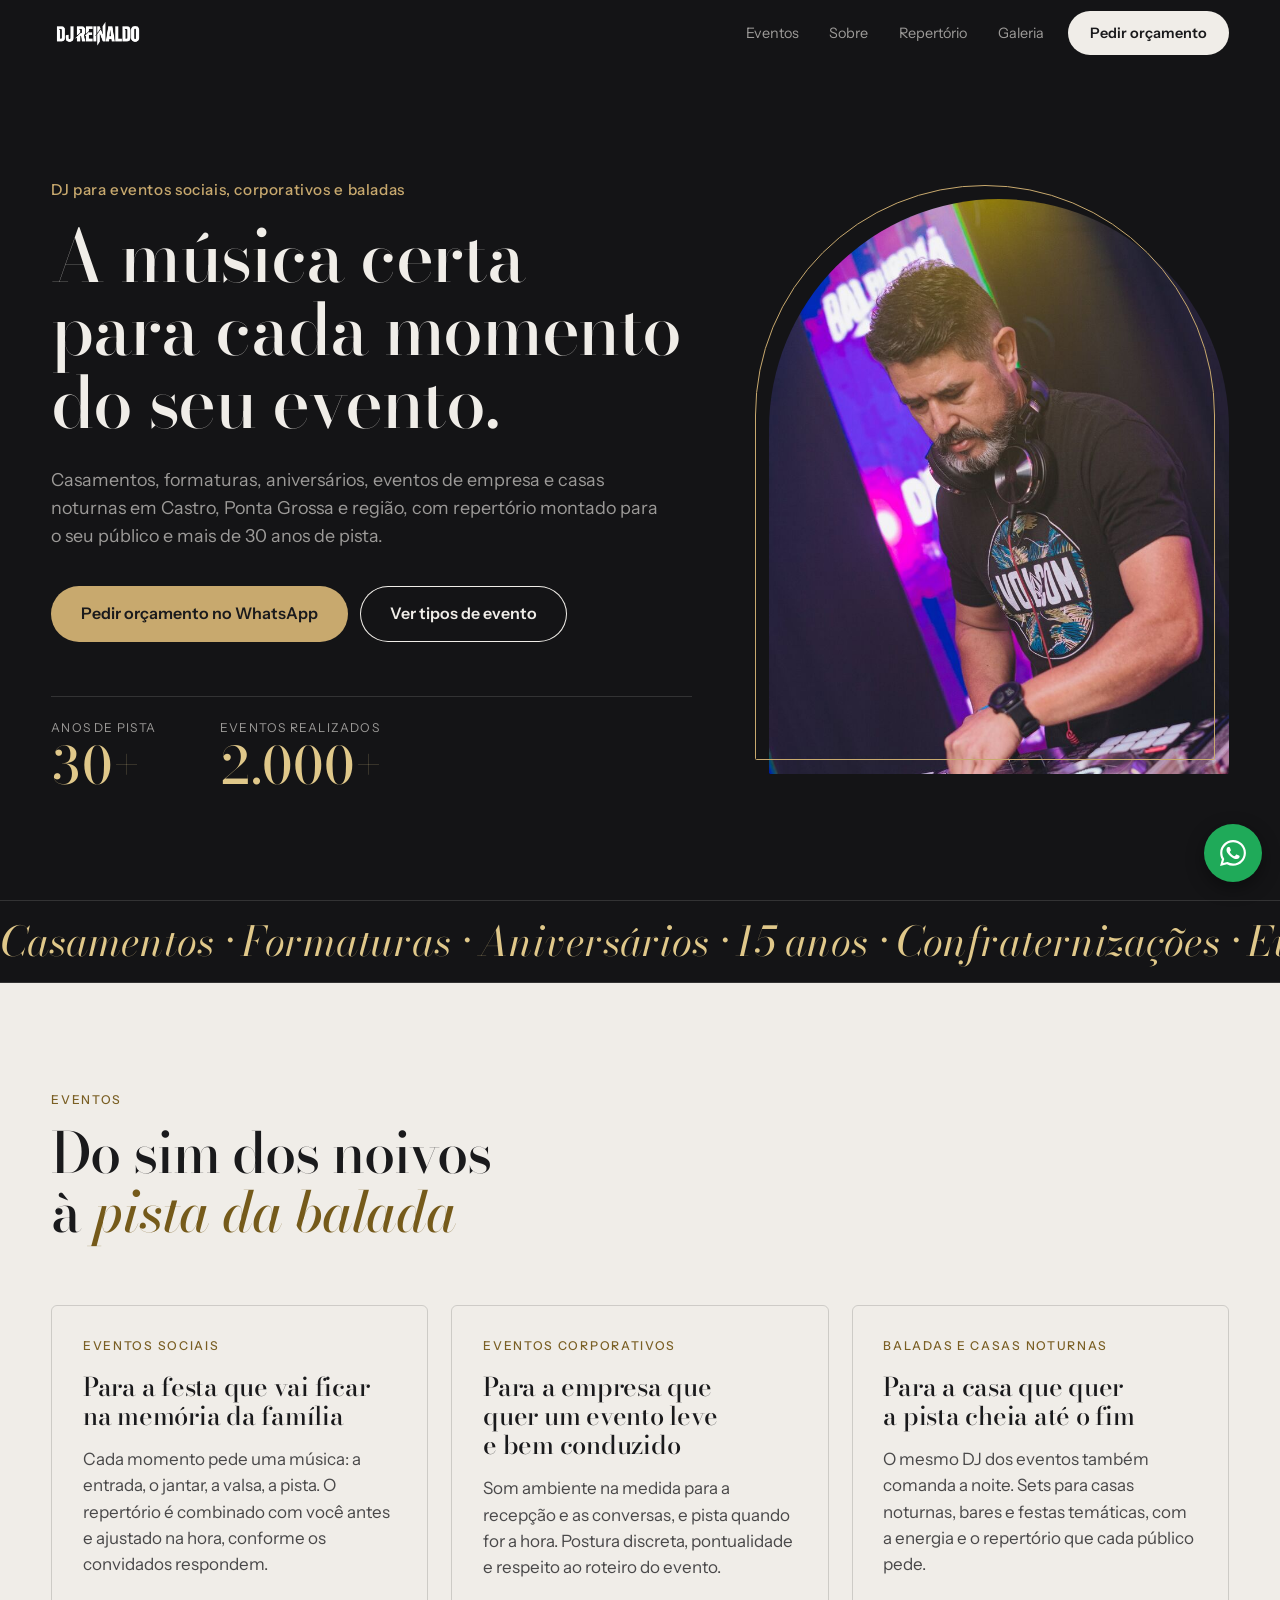
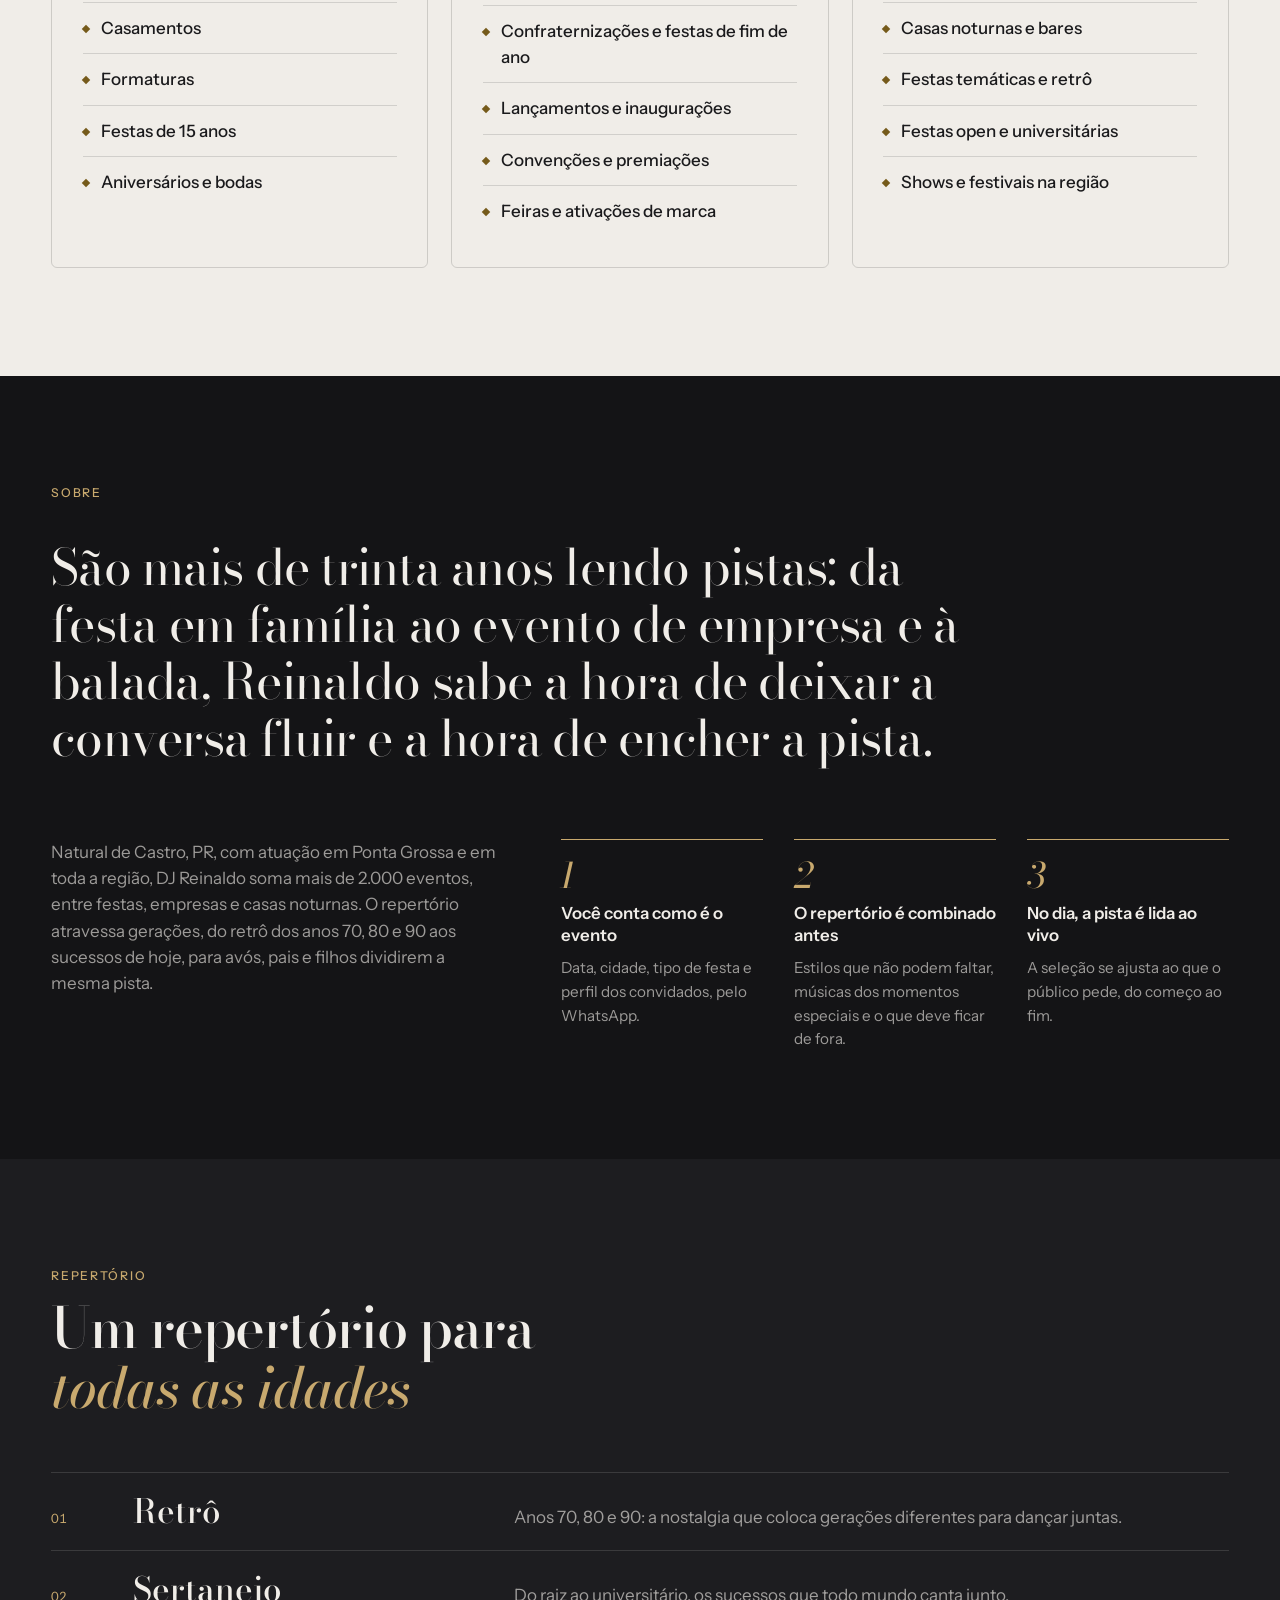
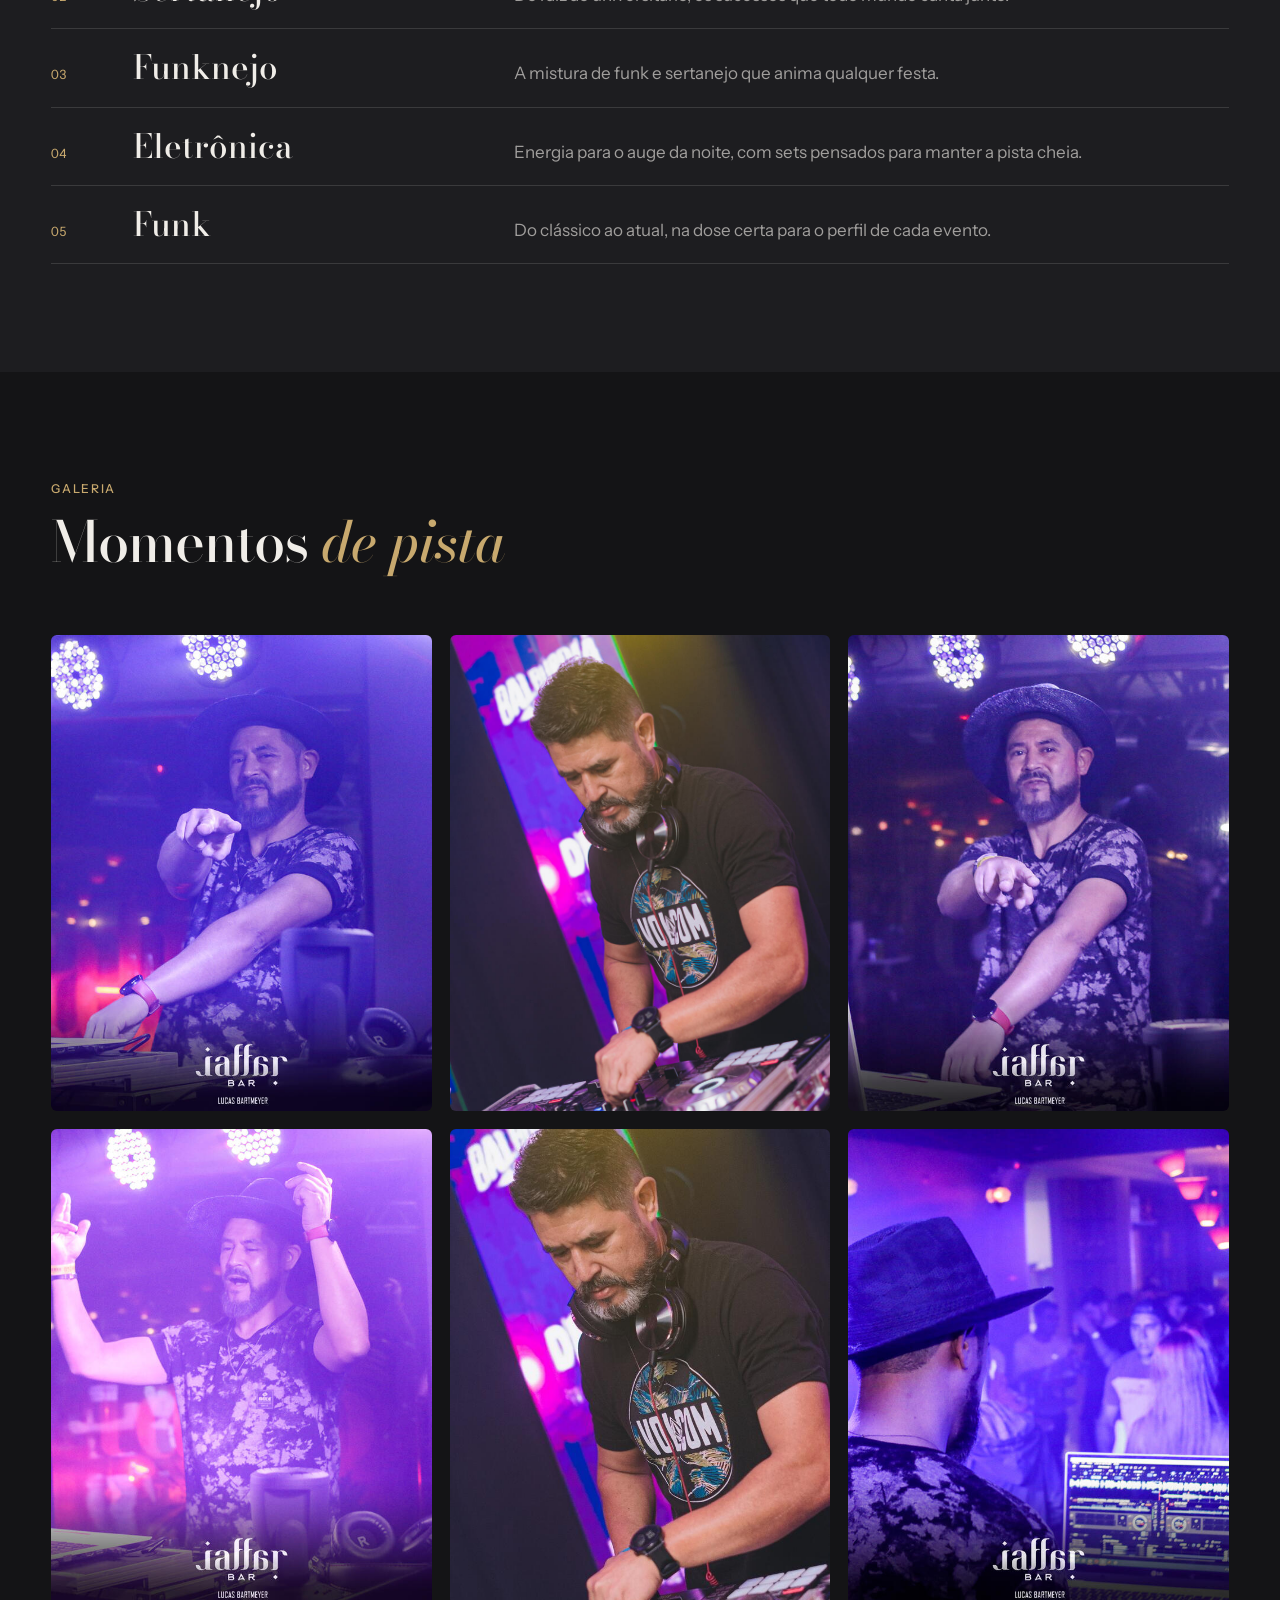
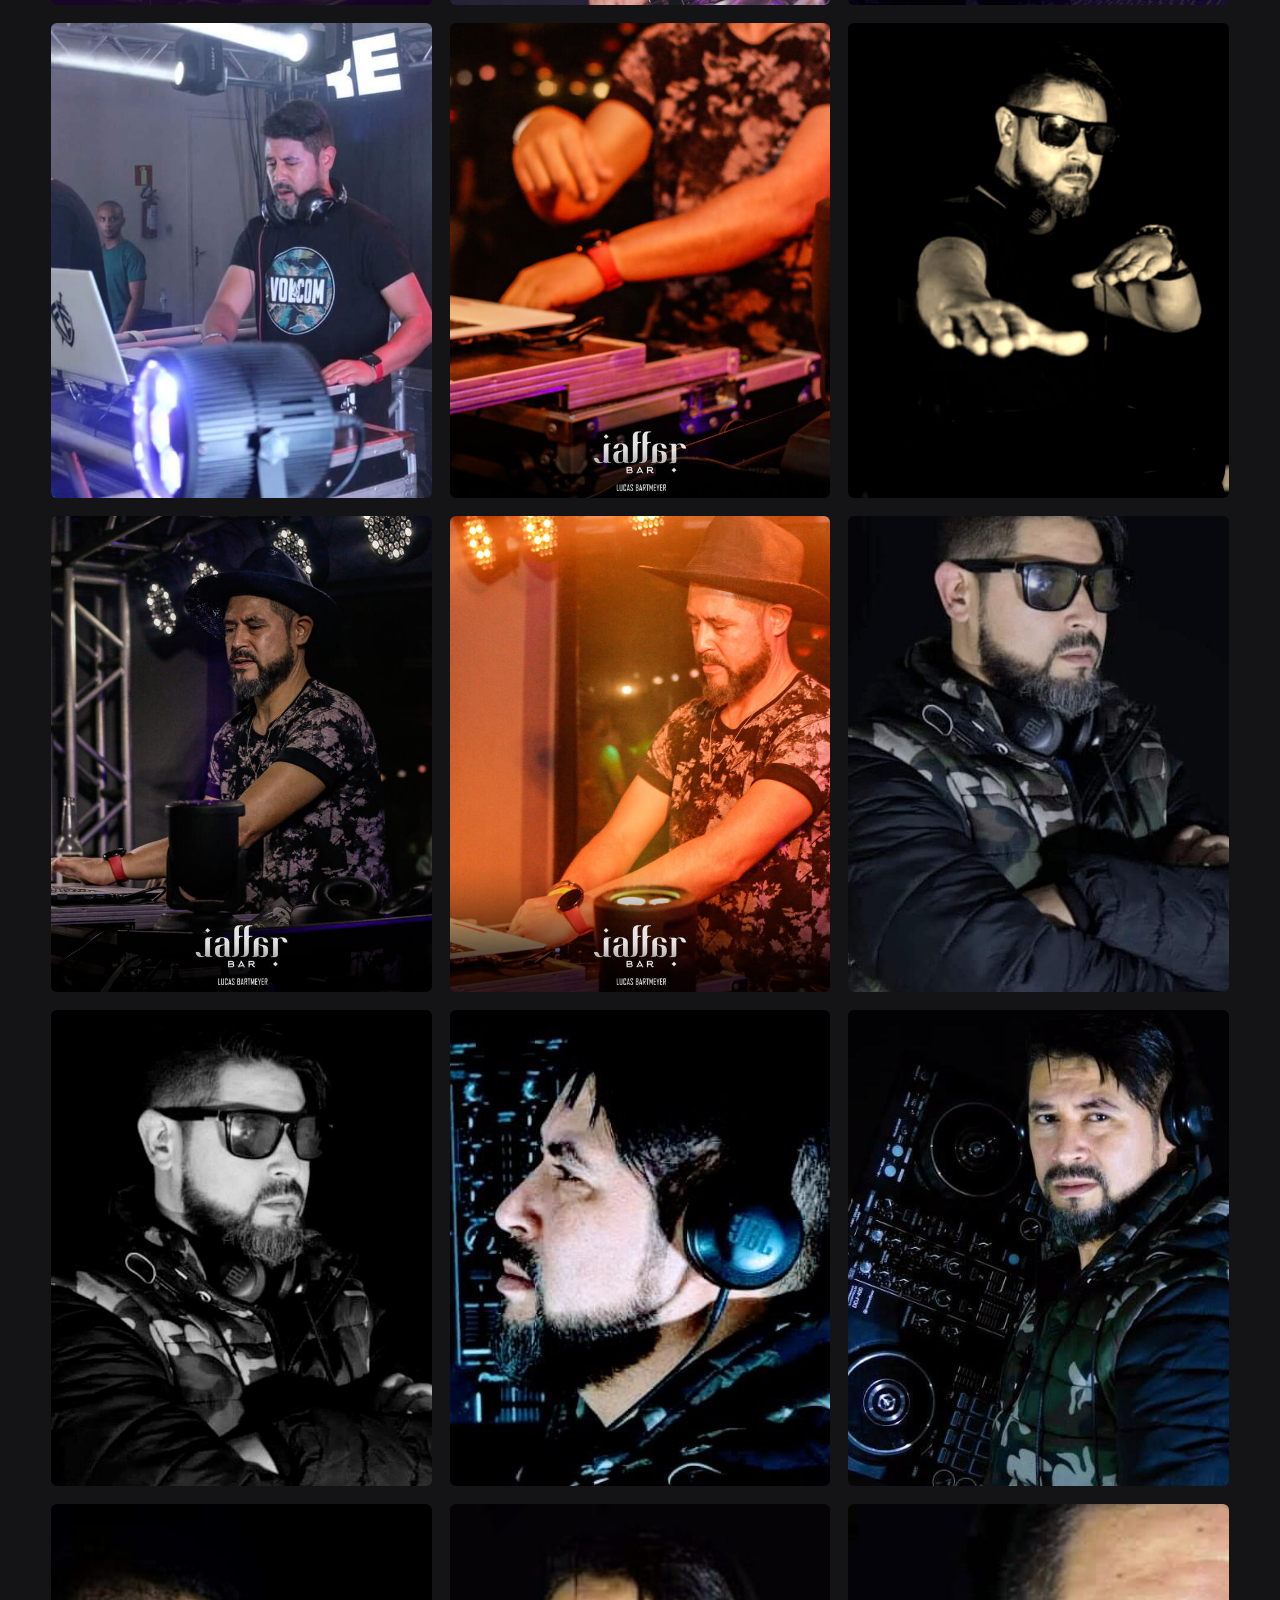
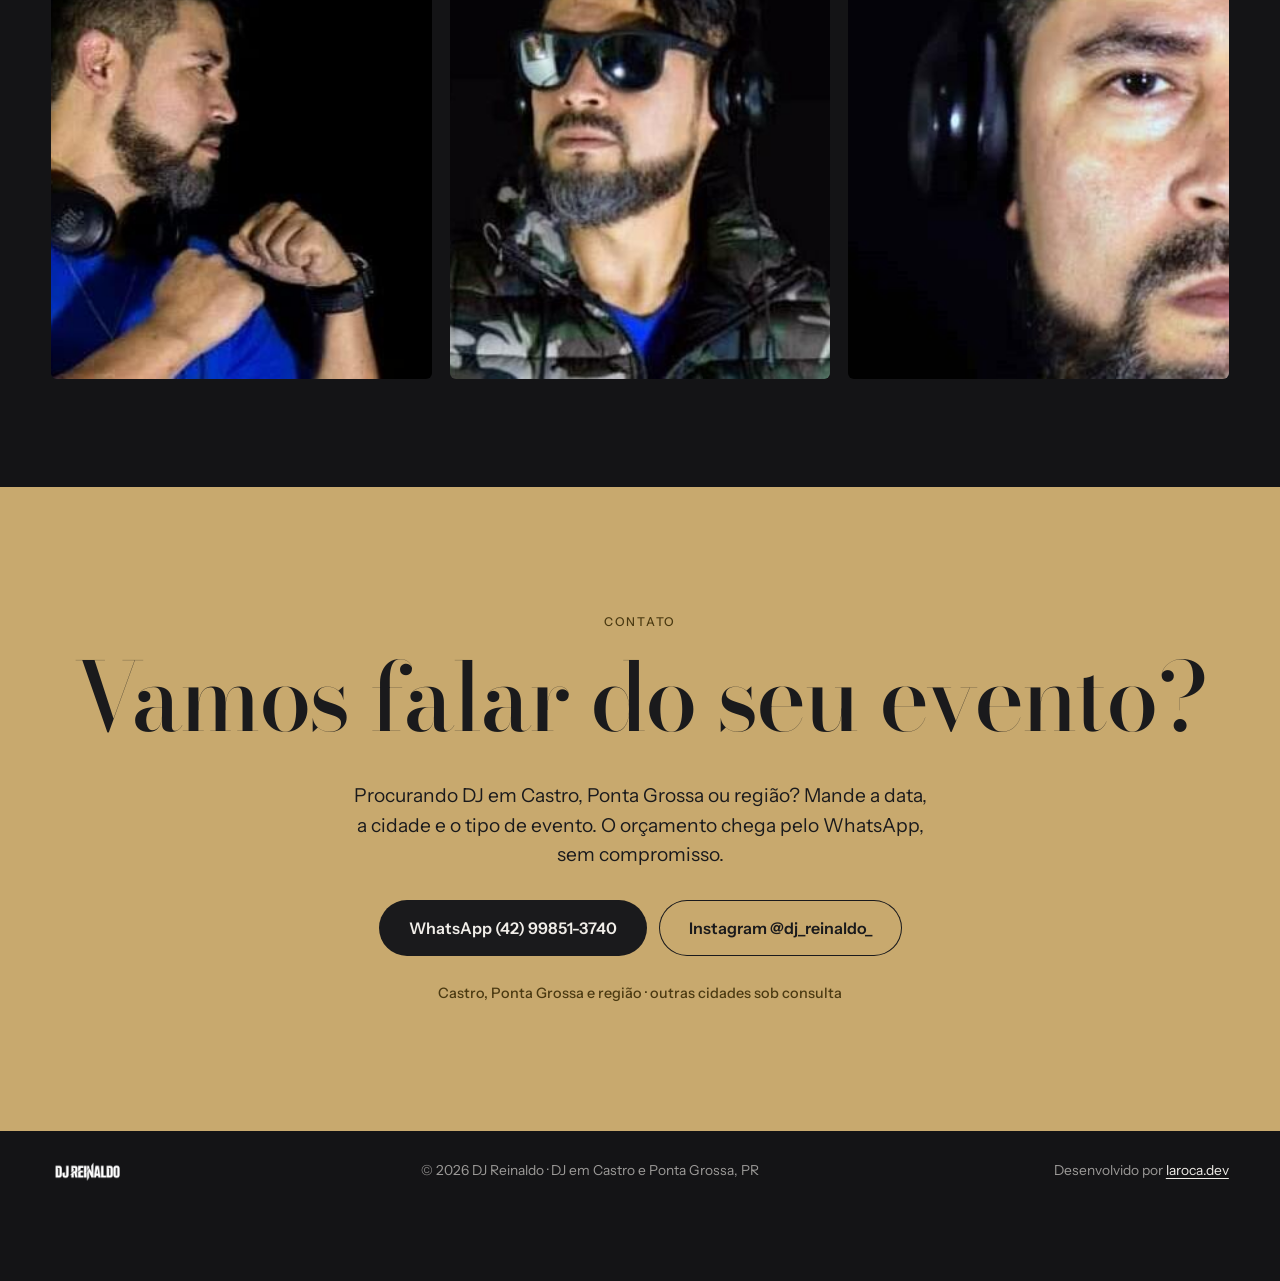
==== index.html @ cda4f971 "feat(galeria): troca fotos espalhadas por grade com visor Grade regular com entrada ao rolar e visor" ====
<!DOCTYPE html>
<html lang="pt-BR">
<head>
  <meta charset="UTF-8">
  <meta name="viewport" content="width=device-width, initial-scale=1">
  <meta name="theme-color" content="#141416">
  <meta name="description" content="DJ Reinaldo: DJ em Castro e Ponta Grossa, PR, para casamentos, formaturas, eventos corporativos e baladas. Mais de 30 anos de pista e 2.000 eventos.">
  <title>DJ Reinaldo | DJ em Castro e Ponta Grossa, PR: casamentos, empresas e baladas</title>
  <meta property="og:title" content="DJ Reinaldo | DJ para casamentos, eventos corporativos e baladas em Castro e Ponta Grossa, PR">
  <meta property="og:description" content="Mais de 30 anos de pista e 2.000 eventos. Casamentos, formaturas, aniversários, eventos corporativos e casas noturnas em Castro, Ponta Grossa e região.">
  <meta property="og:site_name" content="DJ Reinaldo">
  <meta property="og:image" content="https://djreinaldo.com.br/assets/images/og_img.png">
  <meta property="og:url" content="https://djreinaldo.com.br/">
  <meta property="og:type" content="website">
  <meta property="og:locale" content="pt_BR">
  <meta name="twitter:card" content="summary_large_image">
  <link rel="canonical" href="https://djreinaldo.com.br/">
  <link rel="icon" type="image/svg+xml" href="favicon.svg">
  <link rel="preconnect" href="https://fonts.googleapis.com">
  <link rel="preconnect" href="https://fonts.gstatic.com" crossorigin>
  <link href="https://fonts.googleapis.com/css2?family=Bodoni+Moda:ital,opsz,wght@0,6..96,400..700;1,6..96,400..600&family=Instrument+Sans:wght@400;500;600&display=swap" rel="stylesheet">
  <link rel="preload" as="image" href="assets/images/foto-hero.jpg">
  <link rel="stylesheet" href="css/style.css?v=2.1.0">
  <script>document.documentElement.classList.add('js')</script>
  <script type="application/ld+json">
{
  "@context": "https://schema.org",
  "@graph": [
    {
      "@type": "WebSite",
      "@id": "https://djreinaldo.com.br/#site",
      "url": "https://djreinaldo.com.br/",
      "name": "DJ Reinaldo",
      "inLanguage": "pt-BR"
    },
    {
      "@type": "EntertainmentBusiness",
      "@id": "https://djreinaldo.com.br/#dj",
      "name": "DJ Reinaldo",
      "description": "DJ em Castro e Ponta Grossa, PR, para casamentos, formaturas, aniversários, eventos corporativos e casas noturnas. Mais de 30 anos de pista e 2.000 eventos.",
      "url": "https://djreinaldo.com.br/",
      "image": "https://djreinaldo.com.br/assets/images/og_img.png",
      "logo": "https://djreinaldo.com.br/assets/images/logo.png",
      "telephone": "+55-42-99851-3740",
      "address": {
        "@type": "PostalAddress",
        "addressLocality": "Castro",
        "addressRegion": "PR",
        "addressCountry": "BR"
      },
      "areaServed": [
        {
          "@type": "City",
          "name": "Castro, PR"
        },
        {
          "@type": "City",
          "name": "Ponta Grossa, PR"
        },
        {
          "@type": "State",
          "name": "Paraná"
        }
      ],
      "knowsAbout": [
        "DJ para casamento",
        "DJ para formatura",
        "DJ para festa de 15 anos",
        "DJ para aniversário",
        "DJ para evento corporativo",
        "DJ para balada"
      ],
      "sameAs": [
        "https://instagram.com/dj_reinaldo_"
      ]
    }
  ]
}
  </script>
</head>
<body>
  <a class="skip" href="#conteudo">Pular para o conteúdo</a>

  <header class="top">
    <a class="top-logo" href="#conteudo" aria-label="DJ Reinaldo, início"><img src="assets/images/logo.png" alt="" width="2784" height="1052"></a>
    <nav class="top-nav" aria-label="Principal">
      <a href="#eventos">Eventos</a>
      <a href="#sobre">Sobre</a>
      <a href="#repertorio">Repertório</a>
      <a href="#galeria">Galeria</a>
    </nav>
    <a class="pill" href="#contato">Pedir orçamento</a>
  </header>

  <main id="conteudo">
    <section class="hero">
      <div class="hero-txt">
        <p class="tag">DJ para eventos sociais, corporativos e baladas</p>
        <h1 data-split="words">A música certa para cada momento do seu evento.</h1>
        <p class="hero-sub">Casamentos, formaturas, aniversários, eventos de empresa e casas noturnas em Castro, Ponta Grossa e região, com repertório montado para o seu público e mais de 30 anos de pista.</p>
        <div class="hero-acoes">
          <a class="pill pill-ouro pill-lg" href="https://wa.me/5542998513740?text=Ol%C3%A1%20DJ%20Reinaldo!%20Gostaria%20de%20um%20or%C3%A7amento.%20Data%20do%20evento%3A%20%20%7C%20Cidade%3A%20%20%7C%20Tipo%20de%20evento%3A%20" target="_blank" rel="noopener">Pedir orçamento no WhatsApp</a>
          <a class="pill pill-linha pill-lg" href="#eventos">Ver tipos de evento</a>
        </div>
        <dl class="stats">
          <div><dt>Anos de pista</dt><dd>30+</dd></div>
          <div><dt>Eventos realizados</dt><dd>2.000+</dd></div>
        </dl>
      </div>
      <figure class="hero-foto">
        <img src="assets/images/foto-hero.jpg" alt="DJ Reinaldo tocando numa mesa de som" width="800" height="1200" fetchpriority="high">
      </figure>
    </section>

    <!-- 4 cópias iguais: a animação anda exatamente 1 cópia e recomeça, sem emenda -->
    <div class="rolante" aria-hidden="true"><div><span>Casamentos · Formaturas · Aniversários · 15 anos · Confraternizações · Eventos corporativos · Baladas · </span><span>Casamentos · Formaturas · Aniversários · 15 anos · Confraternizações · Eventos corporativos · Baladas · </span><span>Casamentos · Formaturas · Aniversários · 15 anos · Confraternizações · Eventos corporativos · Baladas · </span><span>Casamentos · Formaturas · Aniversários · 15 anos · Confraternizações · Eventos corporativos · Baladas · </span></div></div>

    <section class="eventos" id="eventos">
      <div class="wrap">
        <div class="cab">
          <p class="tag">Eventos</p>
          <h2 class="titulo">Do sim dos noivos à <em>pista da balada</em></h2>
        </div>
        <div class="duplo">
          <article class="bloco" data-rev>
            <p class="tag">Eventos sociais</p>
            <h3>Para a festa que vai ficar na memória da família</h3>
            <p>Cada momento pede uma música: a entrada, o jantar, a valsa, a pista. O repertório é combinado com você antes e ajustado na hora, conforme os convidados respondem.</p>
            <ul>
              <li>Casamentos</li>
              <li>Formaturas</li>
              <li>Festas de 15 anos</li>
              <li>Aniversários e bodas</li>
            </ul>
          </article>
          <article class="bloco" data-rev>
            <p class="tag">Eventos corporativos</p>
            <h3>Para a empresa que quer um evento leve e bem conduzido</h3>
            <p>Som ambiente na medida para a recepção e as conversas, e pista quando for a hora. Postura discreta, pontualidade e respeito ao roteiro do evento.</p>
            <ul>
              <li>Confraternizações e festas de fim de ano</li>
              <li>Lançamentos e inaugurações</li>
              <li>Convenções e premiações</li>
              <li>Feiras e ativações de marca</li>
            </ul>
          </article>
          <article class="bloco" data-rev>
            <p class="tag">Baladas e casas noturnas</p>
            <h3>Para a casa que quer a pista cheia até o fim</h3>
            <p>O mesmo DJ dos eventos também comanda a noite. Sets para casas noturnas, bares e festas temáticas, com a energia e o repertório que cada público pede.</p>
            <ul>
              <li>Casas noturnas e bares</li>
              <li>Festas temáticas e retrô</li>
              <li>Festas open e universitárias</li>
              <li>Shows e festivais na região</li>
            </ul>
          </article>
        </div>
      </div>
    </section>

    <section class="sobre wrap" id="sobre">
      <p class="tag">Sobre</p>
      <p class="statement" data-split="words" data-scrub>São mais de trinta anos lendo pistas: da festa em família ao evento de empresa e à balada, Reinaldo sabe a hora de deixar a conversa fluir e a hora de encher a pista.</p>
      <div class="sobre-foot">
        <p data-rev>Natural de Castro, PR, com atuação em Ponta Grossa e em toda a região, DJ Reinaldo soma mais de 2.000 eventos, entre festas, empresas e casas noturnas. O repertório atravessa gerações, do retrô dos anos 70, 80 e 90 aos sucessos de hoje, para avós, pais e filhos dividirem a mesma pista.</p>
        <ol class="passos">
          <li data-rev><span>1</span><h3>Você conta como é o evento</h3><p>Data, cidade, tipo de festa e perfil dos convidados, pelo WhatsApp.</p></li>
          <li data-rev><span>2</span><h3>O repertório é combinado antes</h3><p>Estilos que não podem faltar, músicas dos momentos especiais e o que deve ficar de fora.</p></li>
          <li data-rev><span>3</span><h3>No dia, a pista é lida ao vivo</h3><p>A seleção se ajusta ao que o público pede, do começo ao fim.</p></li>
        </ol>
      </div>
    </section>

    <section class="repertorio" id="repertorio">
      <div class="wrap">
        <div class="cab">
          <p class="tag">Repertório</p>
          <h2 class="titulo">Um repertório para <em>todas as idades</em></h2>
        </div>
        <ol class="faixas">
          <li><span>01</span><h3>Retrô</h3><p>Anos 70, 80 e 90: a nostalgia que coloca gerações diferentes para dançar juntas.</p></li>
          <li><span>02</span><h3>Sertanejo</h3><p>Do raiz ao universitário, os sucessos que todo mundo canta junto.</p></li>
          <li><span>03</span><h3>Funknejo</h3><p>A mistura de funk e sertanejo que anima qualquer festa.</p></li>
          <li><span>04</span><h3>Eletrônica</h3><p>Energia para o auge da noite, com sets pensados para manter a pista cheia.</p></li>
          <li><span>05</span><h3>Funk</h3><p>Do clássico ao atual, na dose certa para o perfil de cada evento.</p></li>
        </ol>
      </div>
    </section>

    <section class="galeria wrap" id="galeria">
      <div class="cab">
        <p class="tag">Galeria</p>
        <h2 class="titulo">Momentos <em>de pista</em></h2>
      </div>
      <!-- Grade de fotos que aparecem ao rolar; clique abre o visor (js/main.js). data-fotos = ordem das fotos. -->
      <div class="grade" data-fotos="18,10,22,19,25,23,9,21,17,20,24,6,7,8,11,5,4,1">
        <button class="foto" type="button" data-n="18" aria-label="Ampliar foto 1 de 18"><img src="assets/images/galeria/foto-018.jpg" alt="DJ Reinaldo em evento, foto 1" width="600" height="750" loading="lazy" decoding="async"></button>
        <button class="foto" type="button" data-n="10" aria-label="Ampliar foto 2 de 18"><img src="assets/images/galeria/foto-010.jpg" alt="DJ Reinaldo em evento, foto 2" width="600" height="750" loading="lazy" decoding="async"></button>
        <button class="foto" type="button" data-n="22" aria-label="Ampliar foto 3 de 18"><img src="assets/images/galeria/foto-022.jpg" alt="DJ Reinaldo em evento, foto 3" width="600" height="750" loading="lazy" decoding="async"></button>
        <button class="foto" type="button" data-n="19" aria-label="Ampliar foto 4 de 18"><img src="assets/images/galeria/foto-019.jpg" alt="DJ Reinaldo em evento, foto 4" width="600" height="750" loading="lazy" decoding="async"></button>
        <button class="foto" type="button" data-n="25" aria-label="Ampliar foto 5 de 18"><img src="assets/images/galeria/foto-025.jpg" alt="DJ Reinaldo em evento, foto 5" width="600" height="750" loading="lazy" decoding="async"></button>
        <button class="foto" type="button" data-n="23" aria-label="Ampliar foto 6 de 18"><img src="assets/images/galeria/foto-023.jpg" alt="DJ Reinaldo em evento, foto 6" width="600" height="750" loading="lazy" decoding="async"></button>
        <button class="foto" type="button" data-n="9" aria-label="Ampliar foto 7 de 18"><img src="assets/images/galeria/foto-009.jpg" alt="DJ Reinaldo em evento, foto 7" width="600" height="750" loading="lazy" decoding="async"></button>
        <button class="foto" type="button" data-n="21" aria-label="Ampliar foto 8 de 18"><img src="assets/images/galeria/foto-021.jpg" alt="DJ Reinaldo em evento, foto 8" width="600" height="750" loading="lazy" decoding="async"></button>
        <button class="foto" type="button" data-n="17" aria-label="Ampliar foto 9 de 18"><img src="assets/images/galeria/foto-017.jpg" alt="DJ Reinaldo em evento, foto 9" width="600" height="750" loading="lazy" decoding="async"></button>
        <button class="foto" type="button" data-n="20" aria-label="Ampliar foto 10 de 18"><img src="assets/images/galeria/foto-020.jpg" alt="DJ Reinaldo em evento, foto 10" width="600" height="750" loading="lazy" decoding="async"></button>
        <button class="foto" type="button" data-n="24" aria-label="Ampliar foto 11 de 18"><img src="assets/images/galeria/foto-024.jpg" alt="DJ Reinaldo em evento, foto 11" width="600" height="750" loading="lazy" decoding="async"></button>
        <button class="foto" type="button" data-n="6" aria-label="Ampliar foto 12 de 18"><img src="assets/images/galeria/foto-006.jpg" alt="DJ Reinaldo em evento, foto 12" width="600" height="750" loading="lazy" decoding="async"></button>
        <button class="foto" type="button" data-n="7" aria-label="Ampliar foto 13 de 18"><img src="assets/images/galeria/foto-007.jpg" alt="DJ Reinaldo em evento, foto 13" width="600" height="750" loading="lazy" decoding="async"></button>
        <button class="foto" type="button" data-n="8" aria-label="Ampliar foto 14 de 18"><img src="assets/images/galeria/foto-008.jpg" alt="DJ Reinaldo em evento, foto 14" width="600" height="750" loading="lazy" decoding="async"></button>
        <button class="foto" type="button" data-n="11" aria-label="Ampliar foto 15 de 18"><img src="assets/images/galeria/foto-011.jpg" alt="DJ Reinaldo em evento, foto 15" width="600" height="750" loading="lazy" decoding="async"></button>
        <button class="foto" type="button" data-n="5" aria-label="Ampliar foto 16 de 18"><img src="assets/images/galeria/foto-005.jpg" alt="DJ Reinaldo em evento, foto 16" width="600" height="750" loading="lazy" decoding="async"></button>
        <button class="foto" type="button" data-n="4" aria-label="Ampliar foto 17 de 18"><img src="assets/images/galeria/foto-004.jpg" alt="DJ Reinaldo em evento, foto 17" width="600" height="750" loading="lazy" decoding="async"></button>
        <button class="foto" type="button" data-n="1" aria-label="Ampliar foto 18 de 18"><img src="assets/images/galeria/foto-001.jpg" alt="DJ Reinaldo em evento, foto 18" width="600" height="750" loading="lazy" decoding="async"></button>
      </div>
    </section>

    <section class="contato" id="contato">
      <div class="wrap">
        <p class="tag">Contato</p>
        <h2 class="mega" data-split="words">Vamos falar do seu evento?</h2>
        <p class="contato-txt" data-rev>Procurando DJ em Castro, Ponta Grossa ou região? Mande a data, a cidade e o tipo de evento. O orçamento chega pelo WhatsApp, sem compromisso.</p>
        <div class="contato-acoes" data-rev>
          <a class="pill pill-ouro pill-lg" href="https://wa.me/5542998513740?text=Ol%C3%A1%20DJ%20Reinaldo!%20Gostaria%20de%20um%20or%C3%A7amento.%20Data%20do%20evento%3A%20%20%7C%20Cidade%3A%20%20%7C%20Tipo%20de%20evento%3A%20" target="_blank" rel="noopener">WhatsApp (42) 99851-3740</a>
          <a class="pill pill-linha pill-lg" href="https://instagram.com/dj_reinaldo_" target="_blank" rel="noopener">Instagram @dj_reinaldo_</a>
        </div>
        <p class="contato-area" data-rev>Castro, Ponta Grossa e região · outras cidades sob consulta</p>
      </div>
    </section>
  </main>

  <footer class="rodape wrap">
    <img src="assets/images/logo.png" alt="DJ Reinaldo" width="2784" height="1052" loading="lazy">
    <p>© <span id="ano">2026</span> DJ Reinaldo · DJ em Castro e Ponta Grossa, PR</p>
    <p>Desenvolvido por <a href="https://laroca.dev" target="_blank" rel="noopener">laroca.dev</a></p>
  </footer>

  <a class="zap" href="https://wa.me/5542998513740?text=Ol%C3%A1%20DJ%20Reinaldo!%20Gostaria%20de%20um%20or%C3%A7amento." target="_blank" rel="noopener" aria-label="Falar com o DJ Reinaldo no WhatsApp">
    <svg viewBox="0 0 24 24" width="26" height="26" aria-hidden="true"><path fill="currentColor" d="M17.47 14.38c-.3-.15-1.76-.87-2.03-.97-.27-.1-.47-.15-.67.15-.2.3-.77.97-.94 1.16-.17.2-.35.22-.64.08-.3-.15-1.26-.46-2.4-1.48-.88-.79-1.48-1.76-1.65-2.06-.17-.3-.02-.46.13-.6.13-.14.3-.35.45-.52.15-.18.2-.3.3-.5.1-.2.05-.37-.03-.52-.07-.15-.67-1.61-.91-2.2-.24-.58-.49-.5-.67-.51l-.57-.01c-.2 0-.52.07-.8.37-.27.3-1.04 1.02-1.04 2.48s1.07 2.88 1.21 3.07c.15.2 2.1 3.2 5.08 4.49.71.3 1.26.49 1.7.63.71.22 1.36.19 1.87.12.57-.09 1.76-.72 2-1.42.25-.7.25-1.29.18-1.42-.08-.12-.27-.2-.57-.35M12.05 21.79h-.01a9.87 9.87 0 0 1-5.03-1.38l-.36-.21-3.74.98 1-3.65-.24-.37a9.86 9.86 0 0 1-1.51-5.26c0-5.45 4.44-9.88 9.89-9.88 2.64 0 5.12 1.03 6.99 2.9a9.82 9.82 0 0 1 2.89 6.99c0 5.45-4.44 9.88-9.88 9.88M20.46 3.49A11.82 11.82 0 0 0 12.05 0C5.5 0 .16 5.34.16 11.89c0 2.1.55 4.14 1.59 5.95L.06 24l6.3-1.65a11.88 11.88 0 0 0 5.68 1.45h.01c6.55 0 11.89-5.34 11.89-11.89 0-3.18-1.24-6.17-3.48-8.42"/></svg>
  </a>

  <dialog class="visor" aria-label="Foto ampliada">
    <img src="assets/images/galeria/foto-018.jpg" alt="" decoding="async">
    <p class="visor-n" aria-live="polite"></p>
    <button class="visor-x" type="button" aria-label="Fechar">×</button>
    <button class="visor-ant" type="button" aria-label="Foto anterior">‹</button>
    <button class="visor-prox" type="button" aria-label="Próxima foto">›</button>
  </dialog>

  <script src="js/main.js?v=2.2.0" defer></script>
</body>
</html>
---- css/style.css ----
/* DJ Reinaldo v2 — grafite e dourado (identidade do cliente), voltado a quem contrata para eventos sociais e corporativos */
:root {
  --grafite: #141416;
  --grafite2: #1d1d20;
  --papel: #f0ede8;
  --tinta: #1a1a1c;
  --ouro: #c8a96e;
  --ouro-claro: #e0c88a;
  --suave: rgba(240, 237, 232, .62);
  --linha: rgba(240, 237, 232, .14);
  --serif: 'Bodoni Moda', 'Didot', 'Times New Roman', serif;
  --sans: 'Instrument Sans', system-ui, sans-serif;
  --gutter: clamp(18px, 4vw, 64px);
  --ease: cubic-bezier(.22, 1, .36, 1);
}

*, *::before, *::after { box-sizing: border-box; margin: 0; padding: 0; }
html { scroll-behavior: smooth; scroll-padding-top: 76px; -webkit-text-size-adjust: 100%; }
body { background: var(--grafite); color: var(--papel); font: 400 1.0625rem/1.55 var(--sans); -webkit-font-smoothing: antialiased; }
img { display: block; max-width: 100%; }
a { color: inherit; text-decoration: none; }
ul, ol { list-style: none; }
button { font: inherit; color: inherit; background: none; border: 0; cursor: pointer; }
:focus-visible { outline: 2px solid var(--ouro-claro); outline-offset: 3px; }
::selection { background: var(--ouro); color: var(--tinta); }

.wrap { padding-inline: var(--gutter); max-width: 1440px; margin-inline: auto; }
.skip { position: fixed; left: 12px; top: -60px; z-index: 100; background: var(--papel); color: var(--tinta); padding: 10px 16px; border-radius: 99px; }
.skip:focus { top: 12px; }
.tag { font-size: .76rem; font-weight: 500; letter-spacing: .14em; text-transform: uppercase; color: var(--ouro); }

.pill {
  display: inline-flex; align-items: center; justify-content: center; min-height: 44px; padding: 0 22px; border-radius: 99px;
  background: var(--papel); color: var(--tinta); font-size: .9rem; font-weight: 600; white-space: nowrap;
  transition: background .25s, color .25s, transform .25s var(--ease);
}
.pill:hover { background: var(--ouro-claro); }
.pill:active { transform: scale(.97); }
.pill-ouro { background: var(--ouro); }
.pill-linha { background: none; color: inherit; box-shadow: inset 0 0 0 1px currentColor; }
.pill-linha:hover { background: var(--papel); color: var(--tinta); }
.pill-lg { min-height: 56px; padding: 0 30px; font-size: 1rem; }

/* ---------- Topo ---------- */
.top { position: fixed; inset: 0 0 auto; z-index: 40; display: flex; align-items: center; gap: 24px; padding: 10px var(--gutter); transition: background .35s; }
.rolou .top { background: rgba(20, 20, 22, .92); border-bottom: 1px solid var(--linha); }
.top-logo img { height: 36px; width: auto; }
.top-nav { display: flex; gap: clamp(16px, 2.4vw, 36px); margin-left: auto; font-size: .9rem; }
.top-nav a { padding: 12px 0; position: relative; color: var(--suave); transition: color .2s; }
.top-nav a::after { content: ''; position: absolute; left: 0; right: 0; bottom: 8px; height: 1px; background: var(--ouro); transform: scaleX(0); transform-origin: left; transition: transform .35s var(--ease); }
.top-nav a:hover { color: var(--papel); }
.top-nav a:hover::after { transform: scaleX(1); }

/* ---------- Hero ---------- */
.hero { min-height: 100svh; display: grid; grid-template-columns: minmax(0, 1.15fr) minmax(0, .85fr); align-items: center; gap: clamp(24px, 5vw, 80px); padding: clamp(96px, 14vh, 140px) var(--gutter) clamp(32px, 6vh, 64px); max-width: 1440px; margin-inline: auto; }
.hero .tag { font-size: .95rem; letter-spacing: .04em; text-transform: none; }
.hero h1 { margin-top: 18px; font: 500 clamp(2.5rem, 5.6vw, 5.4rem)/1.02 var(--serif); letter-spacing: -.02em; text-wrap: balance; }
.hero-sub { margin-top: clamp(18px, 3vh, 30px); max-width: 34em; font-size: clamp(1.05rem, 1.4vw, 1.25rem); color: var(--suave); }
.hero-acoes { margin-top: clamp(24px, 4vh, 40px); display: flex; flex-wrap: wrap; gap: 12px; }
.stats { margin-top: clamp(32px, 6vh, 64px); display: flex; gap: clamp(28px, 5vw, 72px); padding-top: 22px; border-top: 1px solid var(--linha); }
.stats dt { font-size: .76rem; letter-spacing: .1em; text-transform: uppercase; color: var(--suave); }
.stats dd { font: 500 clamp(2.2rem, 4vw, 3.6rem)/1.1 var(--serif); color: var(--ouro-claro); font-variant-numeric: tabular-nums; }
/* retrato em arco, com um fio dourado deslocado */
.hero-foto { position: relative; justify-self: end; width: min(100%, 460px); }
.hero-foto img { width: 100%; height: auto; aspect-ratio: 4 / 5; object-fit: cover; object-position: 40% 20%; border-radius: 999px 999px 6px 6px; }
.hero-foto::before { content: ''; position: absolute; inset: -14px 14px 14px -14px; border: 1px solid var(--ouro); border-radius: 999px 999px 6px 6px; pointer-events: none; }

/* ---------- Faixa de tipos de evento ---------- */
.rolante { overflow: hidden; padding-block: 16px; border-block: 1px solid var(--linha); }
.rolante div { display: flex; width: max-content; animation: rola 34s linear infinite; will-change: transform; }
.rolante span { flex: none; white-space: pre; font: italic 400 clamp(1.5rem, 3.2vw, 2.8rem)/1.2 var(--serif); color: var(--ouro-claro); }
@keyframes rola { to { transform: translateX(-25%); } }

/* ---------- Cabeçalho de seção ---------- */
.cab { display: grid; gap: 14px; }
.titulo { font: 500 clamp(2rem, 4.4vw, 4rem)/1.05 var(--serif); letter-spacing: -.02em; text-wrap: balance; max-width: 15em; }
.titulo em { font-style: italic; color: var(--ouro); }

/* ---------- Eventos (seção clara) ---------- */
.eventos { background: var(--papel); color: var(--tinta); padding-block: clamp(64px, 12vh, 130px); }
.eventos .tag { color: #7a5f24; }
.eventos .titulo em { color: #755a1a; }
.duplo { margin-top: clamp(36px, 7vh, 72px); display: grid; grid-template-columns: repeat(3, 1fr); gap: clamp(14px, 1.8vw, 28px); }
.bloco { display: grid; align-content: start; gap: 16px; padding: clamp(22px, 2.4vw, 38px); border: 1px solid rgba(26, 26, 28, .16); border-radius: 6px; transition: border-color .3s, background .3s; }
.bloco:hover { border-color: #755a1a; background: #f7f4ee; }
.bloco h3 { font: 500 clamp(1.45rem, 2vw, 1.9rem)/1.14 var(--serif); letter-spacing: -.01em; text-wrap: balance; }
.bloco > p:not(.tag) { color: rgba(26, 26, 28, .78); max-width: 34em; }
.bloco ul { margin-top: 8px; }
.bloco li { display: flex; align-items: baseline; gap: 12px; padding: 12px 0; border-top: 1px solid rgba(26, 26, 28, .14); font-weight: 500; }
.bloco li::before { content: ''; flex: none; width: 6px; height: 6px; rotate: 45deg; background: #755a1a; translate: 0 -2px; }

/* ---------- Sobre ---------- */
.sobre { padding-block: clamp(64px, 12vh, 130px); }
.statement { margin-top: clamp(20px, 4vh, 40px); max-width: 24em; font: 400 clamp(1.7rem, 3.9vw, 3.6rem)/1.14 var(--serif); letter-spacing: -.015em; text-wrap: balance; }
.sobre-foot { margin-top: clamp(40px, 8vh, 96px); display: grid; grid-template-columns: minmax(0, 1fr) minmax(0, 1.5fr); gap: clamp(28px, 5vw, 80px); align-items: start; }
.sobre-foot > p { color: var(--suave); max-width: 30em; }
.passos { display: grid; grid-template-columns: repeat(3, 1fr); gap: clamp(16px, 2.4vw, 32px); }
.passos li { display: grid; align-content: start; gap: 10px; padding-top: 18px; border-top: 1px solid var(--ouro); }
.passos span { font: italic 400 2.2rem/1 var(--serif); color: var(--ouro); }
.passos h3 { font-size: 1.05rem; font-weight: 600; line-height: 1.3; }
.passos p { font-size: .95rem; color: var(--suave); }

/* ---------- Repertório ---------- */
.repertorio { padding-block: clamp(64px, 12vh, 130px); background: var(--grafite2); }
.faixas { margin-top: clamp(32px, 6vh, 64px); }
.faixas li { display: grid; grid-template-columns: 3.4em minmax(8em, 1fr) minmax(0, 2fr); gap: 4px 24px; align-items: baseline; padding: 20px 0; border-top: 1px solid var(--linha); transition: background .3s; }
.faixas li:last-child { border-bottom: 1px solid var(--linha); }
.faixas li:hover { background: rgba(200, 169, 110, .07); }
.faixas li > * { transition: translate .4s var(--ease); }
.faixas li:hover > * { translate: 14px 0; }
.faixas span { font-size: .8rem; color: var(--ouro); font-variant-numeric: tabular-nums; }
.faixas h3 { font: 500 clamp(1.5rem, 2.6vw, 2.4rem)/1.1 var(--serif); }
.faixas p { color: var(--suave); max-width: 36em; }

/* ---------- Galeria: grade ---------- */
.galeria { padding-block: clamp(64px, 12vh, 130px); }
.grade { margin-top: clamp(36px, 7vh, 72px); display: grid; grid-template-columns: repeat(3, 1fr); gap: clamp(8px, 1.4vw, 18px); }
.foto { display: block; padding: 0; overflow: hidden; border-radius: 6px; background: rgba(240, 237, 232, .06); aspect-ratio: 4 / 5; cursor: zoom-in; }
.foto img { width: 100%; height: 100%; object-fit: cover; transition: transform .7s var(--ease); }
.foto:hover img, .foto:focus-visible img { transform: scale(1.04); }
.foto:focus-visible { outline: 2px solid var(--ouro); outline-offset: 3px; }
.js .foto { opacity: 0; transform: translateY(24px); transition: opacity .4s var(--ease), transform .4s var(--ease); transition-delay: calc(var(--k, 0) * 70ms); }
.js .foto.in { opacity: 1; transform: none; }

.visor { position: fixed; inset: 0; width: 100vw; height: 100dvh; max-width: none; max-height: none; border: 0; background: rgba(20, 20, 22, .95); color: #fff; }
.visor[open] { display: grid; place-items: center; }
.visor::backdrop { background: var(--grafite); }
.visor img { max-width: 92vw; max-height: 88dvh; object-fit: contain; }
.visor button { position: absolute; width: 52px; height: 52px; border-radius: 50%; background: rgba(240, 237, 232, .14); font-size: 1.7rem; line-height: 1; transition: background .2s, color .2s; }
.visor button:hover { background: var(--ouro); color: var(--tinta); }
.visor-n { position: absolute; top: 28px; left: 20px; font-size: .9rem; color: var(--suave); }
.visor-x { top: 16px; right: 16px; }
.visor-ant { left: 16px; top: 50%; translate: 0 -50%; }
.visor-prox { right: 16px; top: 50%; translate: 0 -50%; }

/* ---------- Contato e rodapé ---------- */
.contato { padding-block: clamp(72px, 14vh, 150px); background: var(--ouro); color: var(--tinta); text-align: center; }
.contato .tag { color: #4b3a12; }
.mega { margin: 18px auto 0; max-width: 12em; font: 500 clamp(2.6rem, 7.4vw, 7rem)/1 var(--serif); letter-spacing: -.025em; text-wrap: balance; }
.contato-txt { max-width: 30em; margin: clamp(20px, 4vh, 36px) auto 0; font-size: clamp(1.05rem, 1.5vw, 1.3rem); }
.contato-acoes { margin-top: 30px; display: flex; justify-content: center; flex-wrap: wrap; gap: 12px; }
.contato .pill-ouro { background: var(--tinta); color: var(--papel); }
.contato .pill-ouro:hover { background: #000; }
.contato-area { margin-top: 26px; font-size: .9rem; font-weight: 500; color: #4b3a12; }
.rodape { display: flex; justify-content: space-between; align-items: center; flex-wrap: wrap; gap: 14px 24px; padding-block: 26px 96px; font-size: .86rem; color: var(--suave); }
.rodape img { height: 28px; width: auto; }
.rodape a { color: var(--papel); text-decoration: underline; text-underline-offset: 3px; }

/* botão flutuante do WhatsApp */
.zap { position: fixed; right: 18px; bottom: 18px; z-index: 30; display: grid; place-items: center; width: 58px; height: 58px; border-radius: 50%; background: #1faa59; color: #fff; box-shadow: 0 6px 18px rgba(0, 0, 0, .4); transition: transform .3s var(--ease), background .2s; }
.zap:hover { transform: scale(1.08); background: #17914a; }

/* ---------- Entradas ---------- */
.js [data-split] span { display: inline-block; opacity: 0; transform: translateY(.5em); transition: opacity .8s var(--ease), transform .8s var(--ease); transition-delay: calc(var(--i) * 45ms); }
.js [data-split].in span { opacity: 1; transform: none; }
.js .statement span { opacity: clamp(.16, calc(var(--s, 1) * var(--n, 1) * 2.4 - var(--i)), 1); transform: none; transition: opacity .3s linear; transition-delay: 0s; }
.js [data-rev] { opacity: 0; transform: translateY(36px); transition: opacity .9s var(--ease), transform .9s var(--ease); }
.js [data-rev].in { opacity: 1; transform: none; }
.js .hero-foto[data-rev] { transform: translateY(36px) scale(.96); transition-duration: 1.2s; }
.js .hero-foto[data-rev].in { transform: none; }
.js .cab[data-rev] .titulo { clip-path: inset(-10% 100% -10% 0); transition: clip-path 1.2s var(--ease) .15s; }
.js .cab[data-rev].in .titulo { clip-path: inset(-10% 0 -10% 0); }
.js .faixas li { opacity: 0; }
.js .faixas li.in { animation: linha-in .9s var(--ease) both; animation-delay: calc(var(--k, 0) * 80ms); }
@keyframes linha-in { from { opacity: 0; transform: translateX(-40px); } to { opacity: 1; } }
.js .passos li[data-rev], .js .hero-acoes[data-rev], .js .stats[data-rev] { transition-delay: calc(var(--k, 0) * 110ms + .1s); }
.js .bloco li { opacity: 0; transform: translateX(-16px); transition: opacity .7s var(--ease), transform .7s var(--ease); transition-delay: calc(var(--k, 0) * 90ms + .35s); }
.js .bloco.in li { opacity: 1; transform: none; }

@media (max-width: 1100px) { .duplo { grid-template-columns: 1fr; } }
@media (max-width: 900px) {
  .top-nav { display: none; }
  .top { justify-content: space-between; }
  /* no celular a foto vira o fundo do hero */
  .hero { grid-template-columns: 1fr; position: relative; isolation: isolate; align-items: end; }
  .hero-foto { position: absolute; inset: 0; z-index: -1; width: auto; }
  .hero-foto img { width: 100%; height: 100%; aspect-ratio: auto; border-radius: 0; object-position: 50% 15%; }
  .hero-foto::before { inset: 0; border: 0; border-radius: 0; background: linear-gradient(to bottom, rgba(20, 20, 22, .55), rgba(20, 20, 22, .45) 30%, rgba(20, 20, 22, .94) 72%, var(--grafite)); }
  .js .hero-foto[data-rev] { transform: none; }
  .hero-acoes .pill { flex: 1 1 100%; }
  .duplo, .sobre-foot, .passos { grid-template-columns: 1fr; }
  .faixas li { grid-template-columns: 2.6em 1fr; }
  .faixas p { grid-column: 2; }
  .grade { grid-template-columns: repeat(2, 1fr); }
  .rodape { justify-content: center; text-align: center; }
}

@media (prefers-reduced-motion: reduce) {
  html { scroll-behavior: auto; }
  *, *::before, *::after { animation: none !important; transition-duration: .01ms !important; transition-delay: 0s !important; }
  .js [data-split] span, .js [data-rev], .js .faixas li, .js .bloco li, .js .hero-foto[data-rev] { opacity: 1; transform: none; }
  .js .statement span { opacity: 1; }
  .js .cab[data-rev] .titulo { clip-path: none; }
  .js .foto { opacity: 1; transform: none; }
}
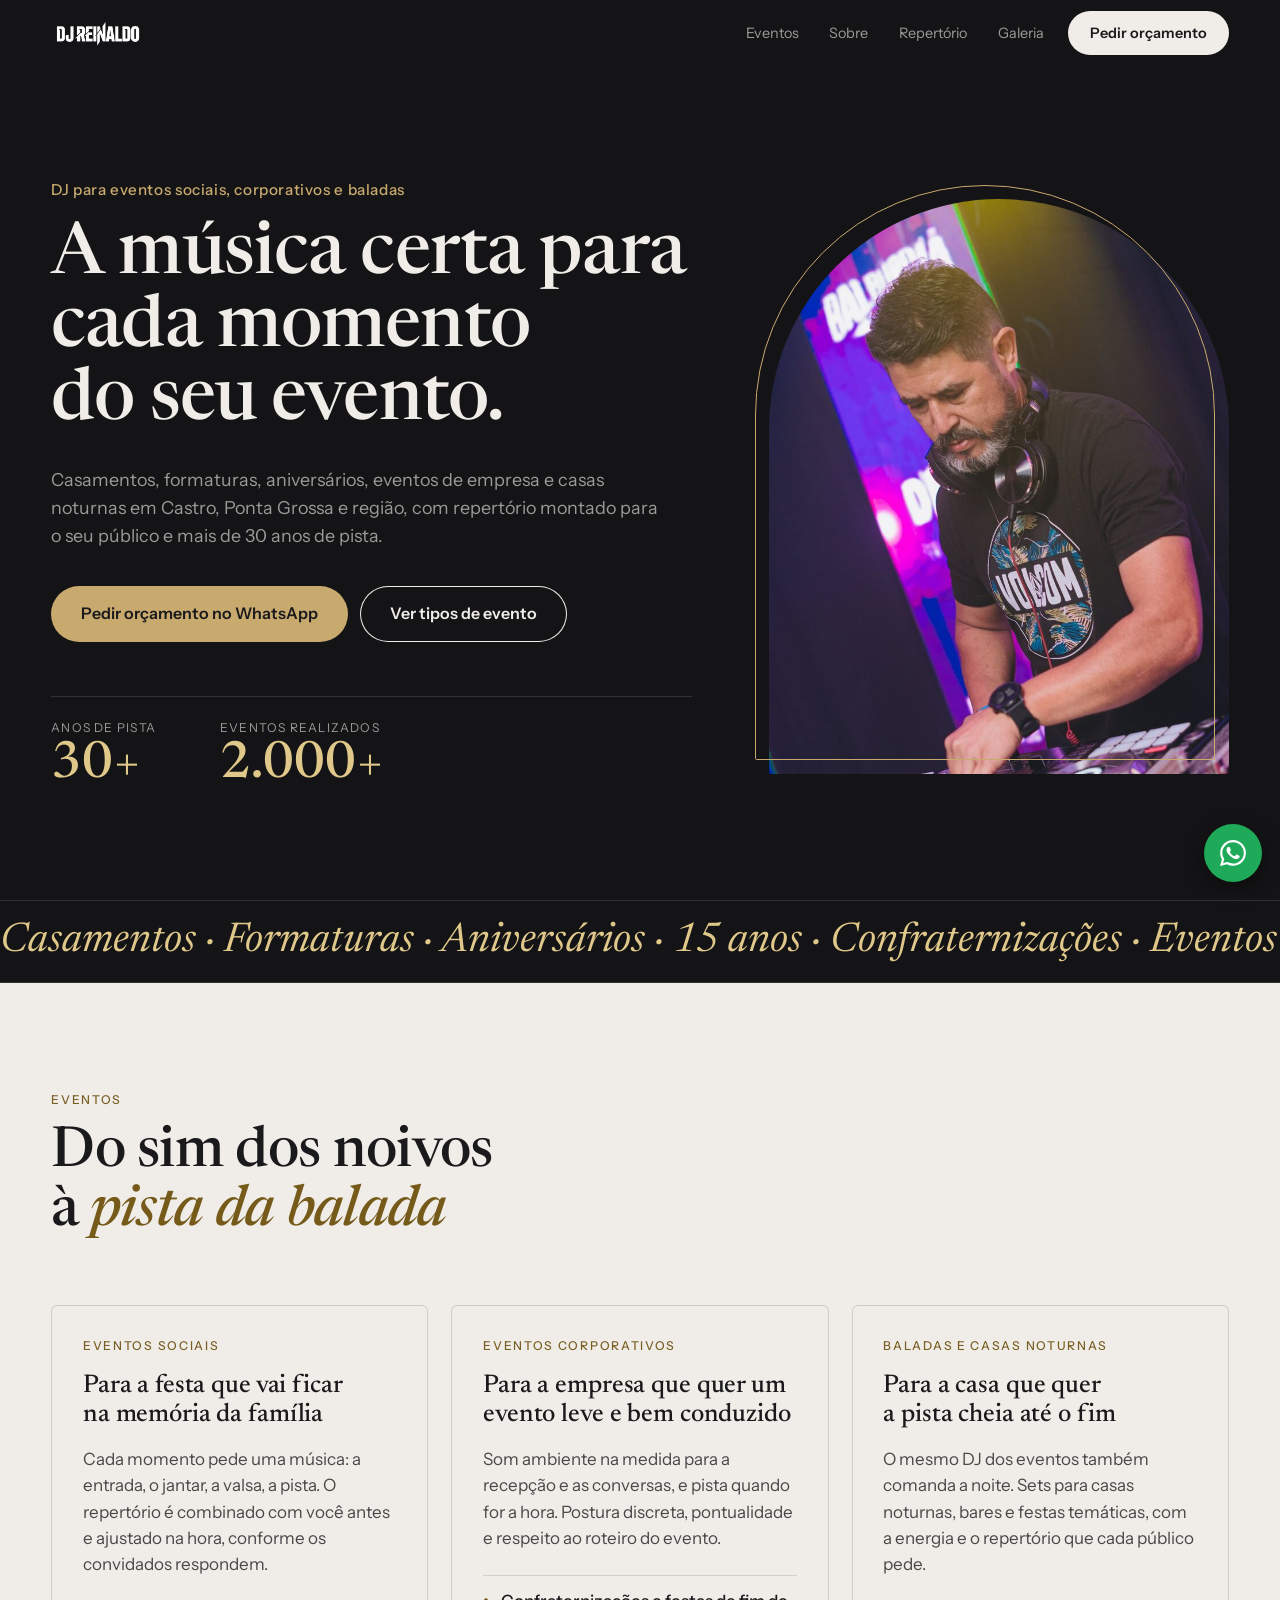
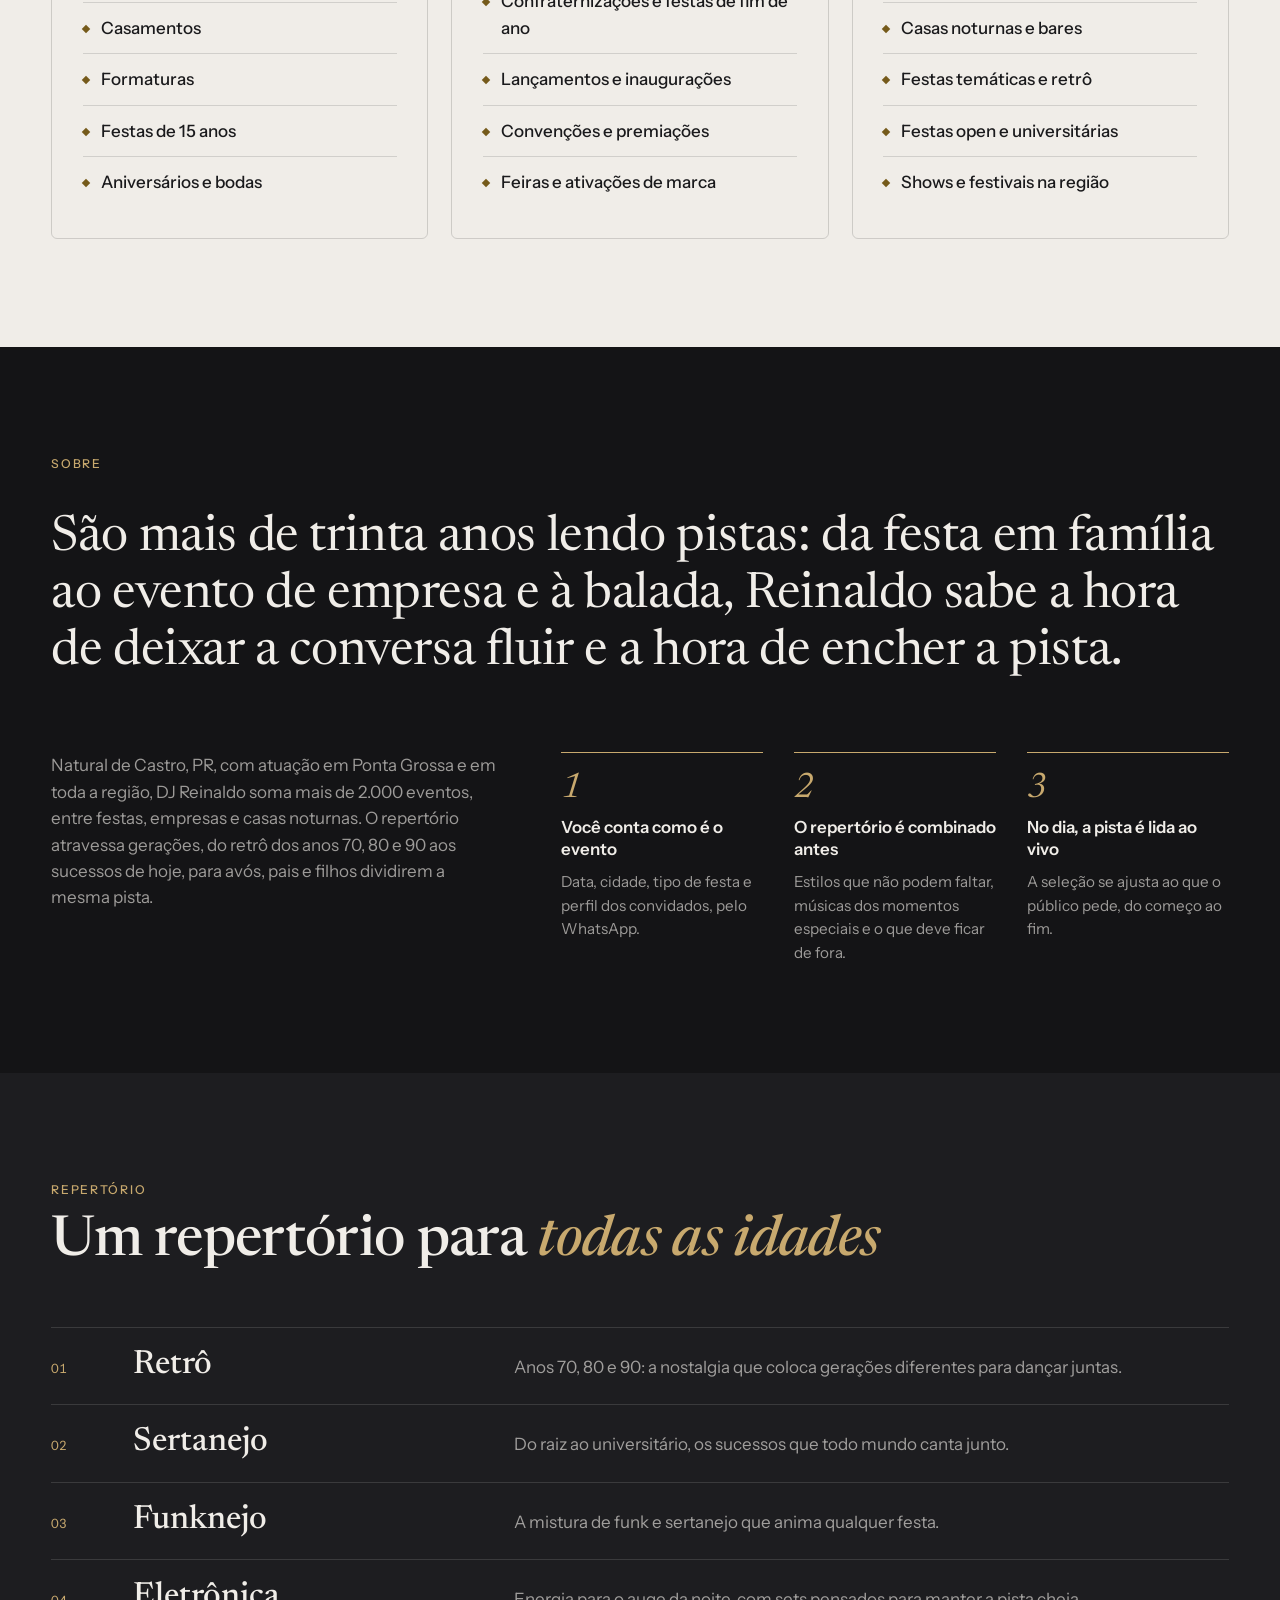
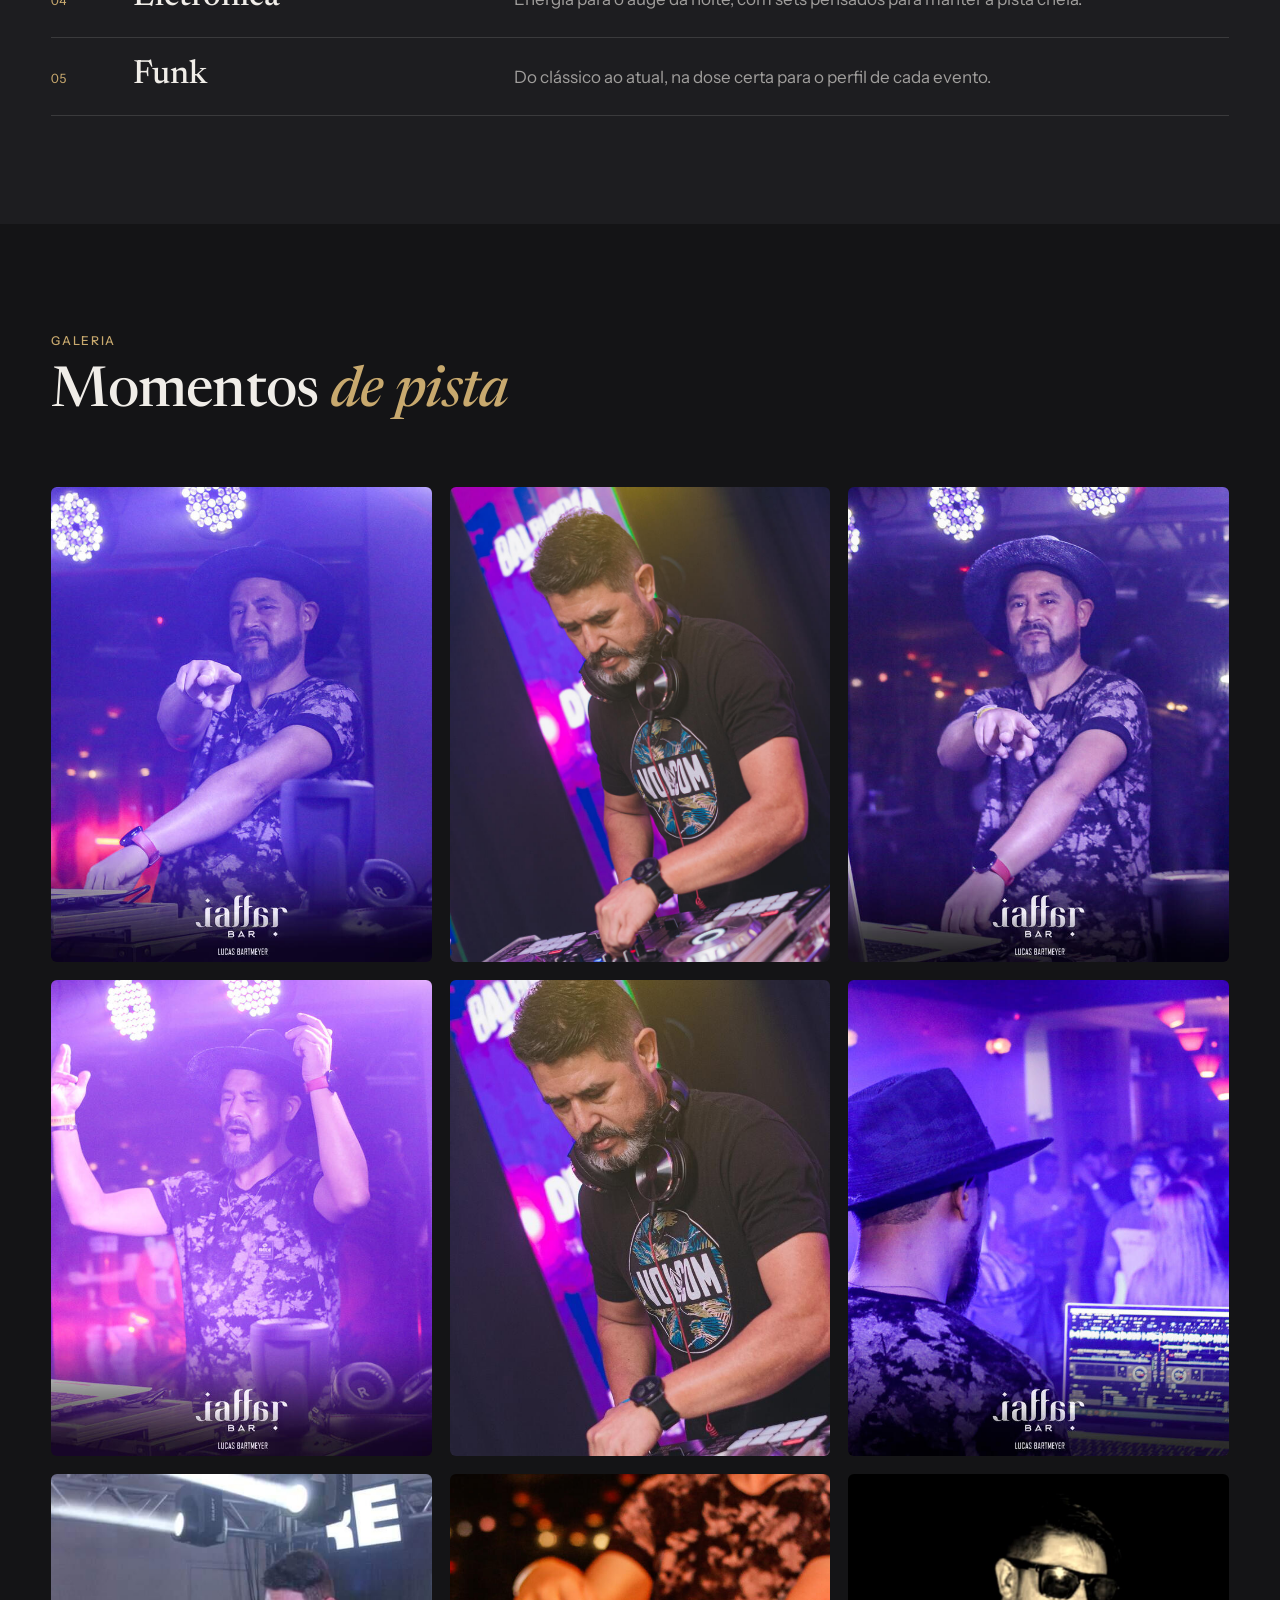
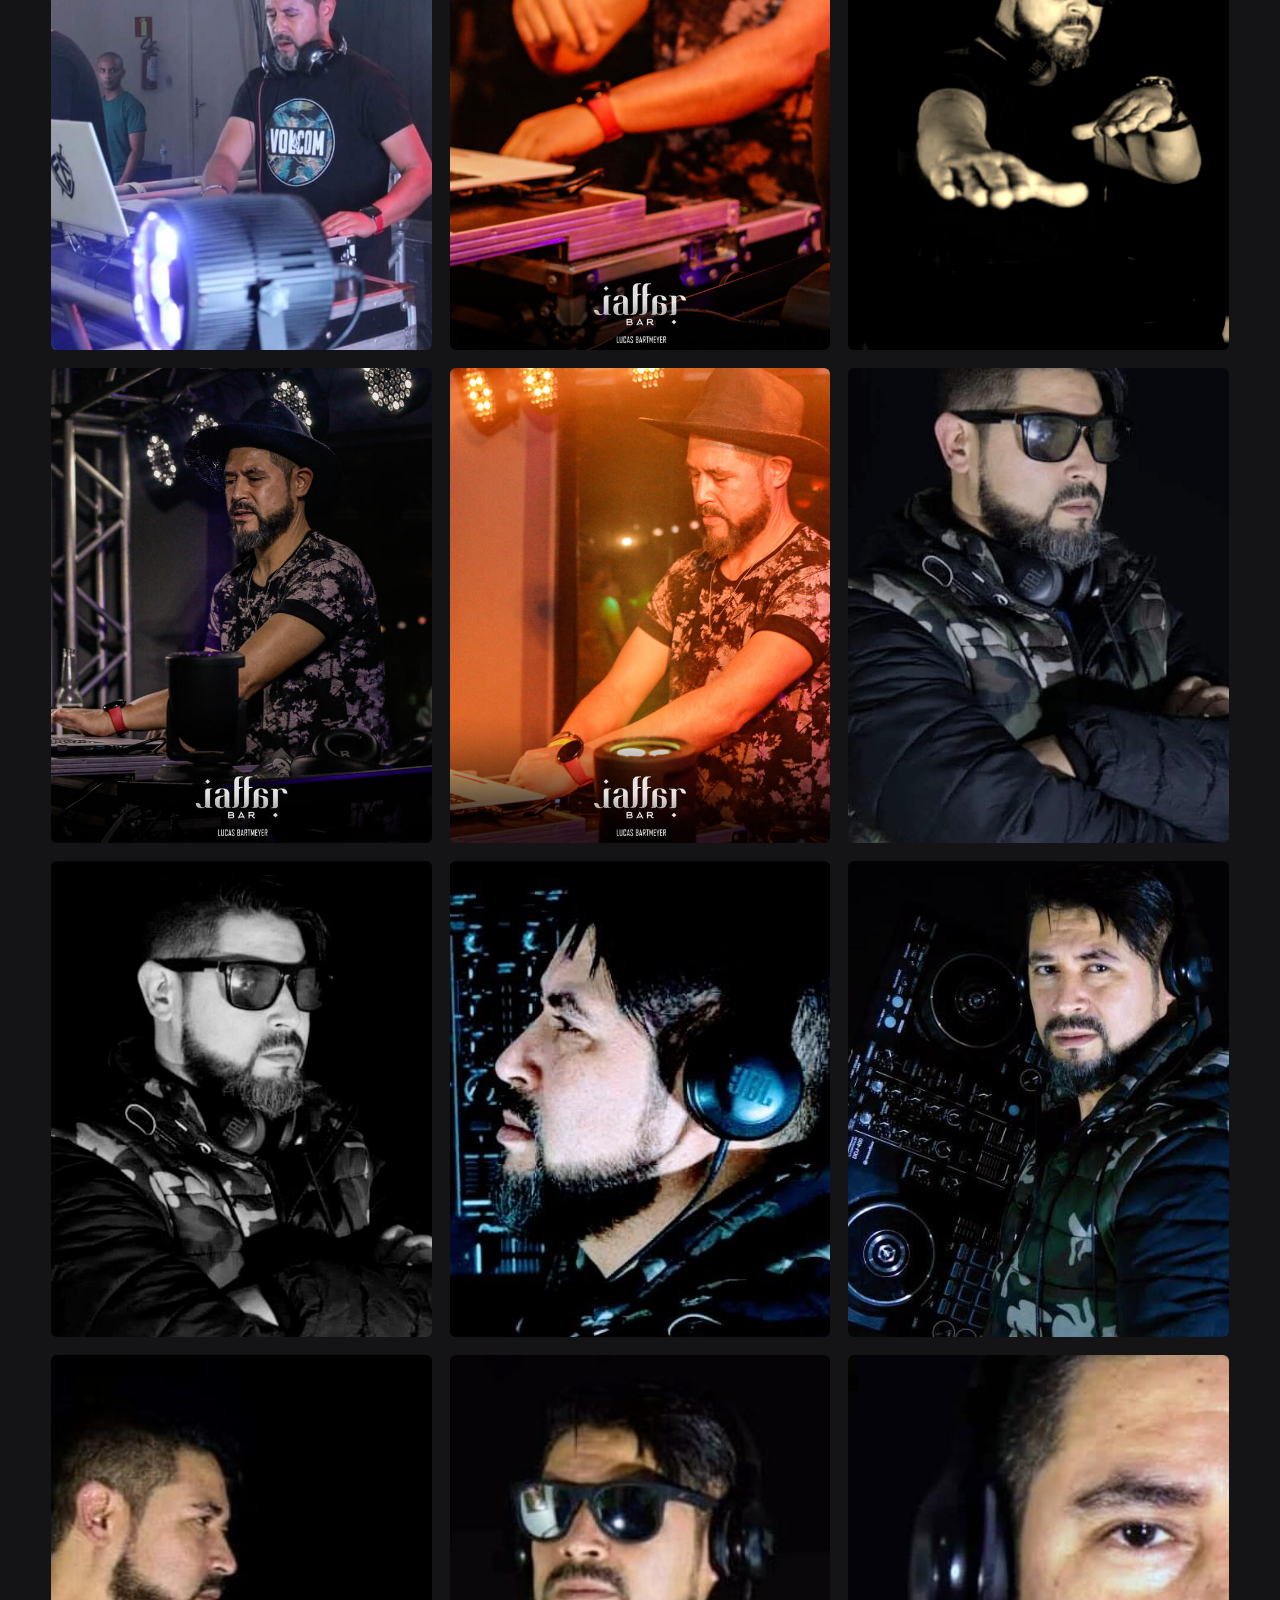
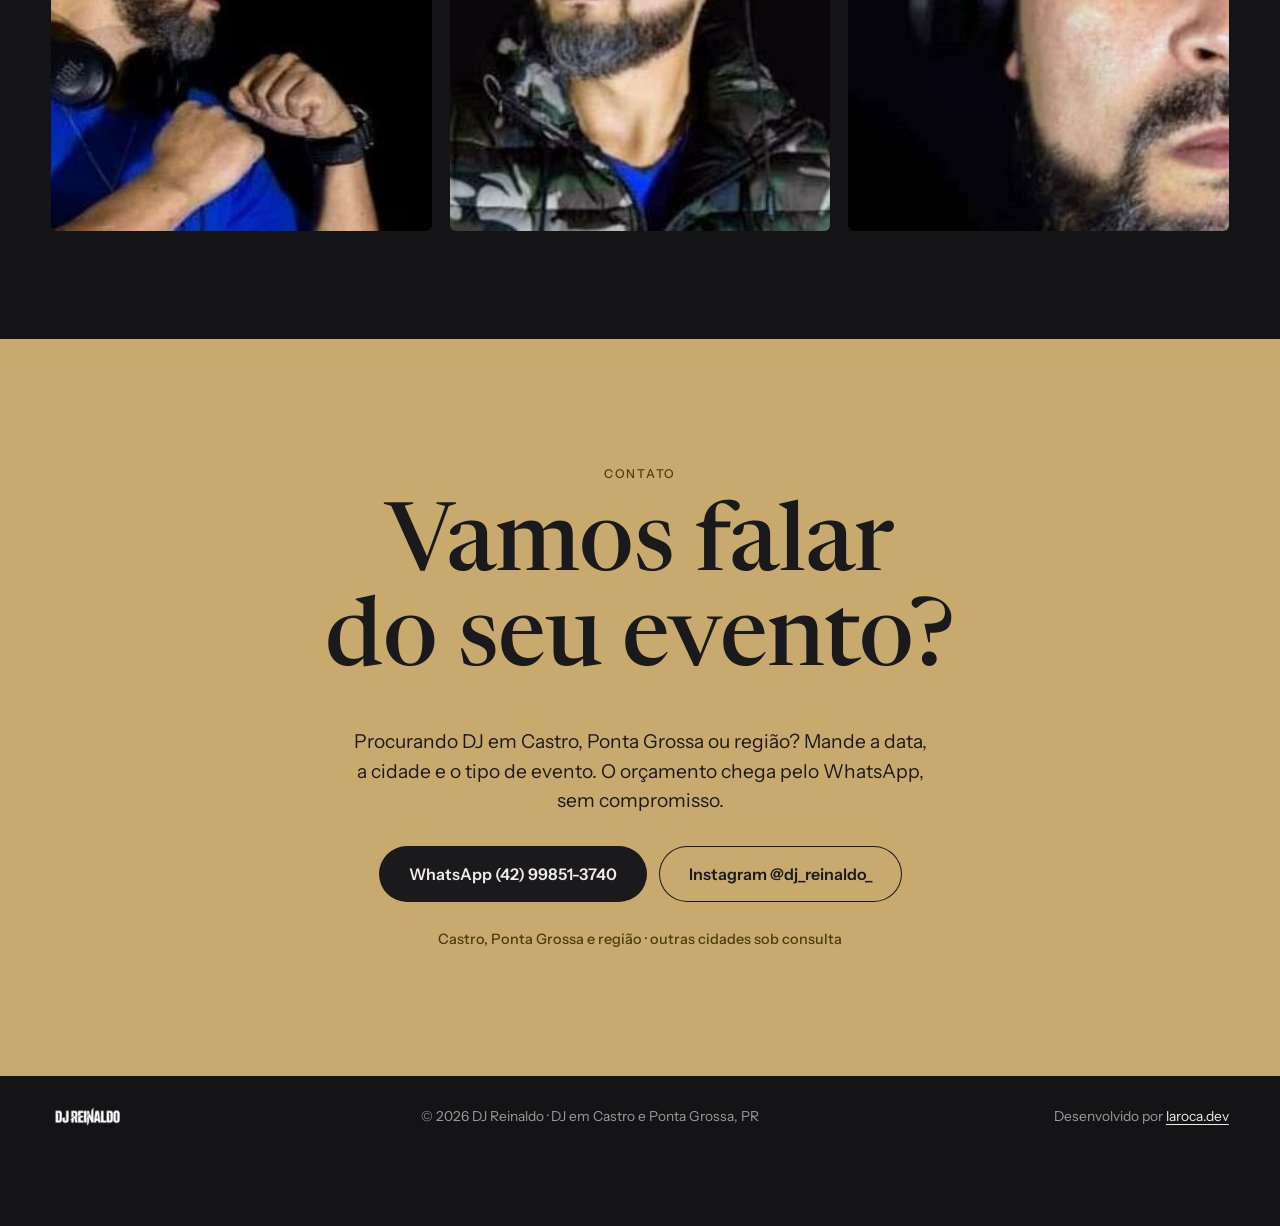
==== commit 776c2aac: "feat(galeria): troca fotos sozinha, lê fotos da Central e usa Newsreader Fonte serifada mais legível" ====
--- a/index.html
+++ b/index.html
@@ -18,9 +18,9 @@
   <link rel="icon" type="image/svg+xml" href="favicon.svg">
   <link rel="preconnect" href="https://fonts.googleapis.com">
   <link rel="preconnect" href="https://fonts.gstatic.com" crossorigin>
-  <link href="https://fonts.googleapis.com/css2?family=Bodoni+Moda:ital,opsz,wght@0,6..96,400..700;1,6..96,400..600&family=Instrument+Sans:wght@400;500;600&display=swap" rel="stylesheet">
+  <link href="https://fonts.googleapis.com/css2?family=Newsreader:ital,opsz,wght@0,6..72,400..600;1,6..72,400..600&family=Instrument+Sans:wght@400;500;600&display=swap" rel="stylesheet">
   <link rel="preload" as="image" href="assets/images/foto-hero.jpg">
-  <link rel="stylesheet" href="css/style.css?v=2.1.0">
+  <link rel="stylesheet" href="css/style.css?v=2.3.0">
   <script>document.documentElement.classList.add('js')</script>
   <script type="application/ld+json">
 {
@@ -248,6 +248,6 @@
     <button class="visor-prox" type="button" aria-label="Próxima foto">›</button>
   </dialog>
 
-  <script src="js/main.js?v=2.2.0" defer></script>
+  <script src="js/main.js?v=2.3.0" defer></script>
 </body>
 </html>
--- a/css/style.css
+++ b/css/style.css
@@ -8,7 +8,7 @@
   --ouro-claro: #e0c88a;
   --suave: rgba(240, 237, 232, .62);
   --linha: rgba(240, 237, 232, .14);
-  --serif: 'Bodoni Moda', 'Didot', 'Times New Roman', serif;
+  --serif: 'Newsreader', Georgia, 'Times New Roman', serif;
   --sans: 'Instrument Sans', system-ui, sans-serif;
   --gutter: clamp(18px, 4vw, 64px);
   --ease: cubic-bezier(.22, 1, .36, 1);
@@ -54,7 +54,7 @@
 /* ---------- Hero ---------- */
 .hero { min-height: 100svh; display: grid; grid-template-columns: minmax(0, 1.15fr) minmax(0, .85fr); align-items: center; gap: clamp(24px, 5vw, 80px); padding: clamp(96px, 14vh, 140px) var(--gutter) clamp(32px, 6vh, 64px); max-width: 1440px; margin-inline: auto; }
 .hero .tag { font-size: .95rem; letter-spacing: .04em; text-transform: none; }
-.hero h1 { margin-top: 18px; font: 500 clamp(2.5rem, 5.6vw, 5.4rem)/1.02 var(--serif); letter-spacing: -.02em; text-wrap: balance; }
+.hero h1 { margin-top: 18px; font: 500 clamp(2.5rem, 5.6vw, 5.4rem)/1.02 var(--serif); letter-spacing: -.012em; text-wrap: balance; }
 .hero-sub { margin-top: clamp(18px, 3vh, 30px); max-width: 34em; font-size: clamp(1.05rem, 1.4vw, 1.25rem); color: var(--suave); }
 .hero-acoes { margin-top: clamp(24px, 4vh, 40px); display: flex; flex-wrap: wrap; gap: 12px; }
 .stats { margin-top: clamp(32px, 6vh, 64px); display: flex; gap: clamp(28px, 5vw, 72px); padding-top: 22px; border-top: 1px solid var(--linha); }
@@ -73,7 +73,7 @@
 
 /* ---------- Cabeçalho de seção ---------- */
 .cab { display: grid; gap: 14px; }
-.titulo { font: 500 clamp(2rem, 4.4vw, 4rem)/1.05 var(--serif); letter-spacing: -.02em; text-wrap: balance; max-width: 15em; }
+.titulo { font: 500 clamp(2rem, 4.4vw, 4rem)/1.05 var(--serif); letter-spacing: -.012em; text-wrap: balance; max-width: 15em; }
 .titulo em { font-style: italic; color: var(--ouro); }
 
 /* ---------- Eventos (seção clara) ---------- */
@@ -83,7 +83,7 @@
 .duplo { margin-top: clamp(36px, 7vh, 72px); display: grid; grid-template-columns: repeat(3, 1fr); gap: clamp(14px, 1.8vw, 28px); }
 .bloco { display: grid; align-content: start; gap: 16px; padding: clamp(22px, 2.4vw, 38px); border: 1px solid rgba(26, 26, 28, .16); border-radius: 6px; transition: border-color .3s, background .3s; }
 .bloco:hover { border-color: #755a1a; background: #f7f4ee; }
-.bloco h3 { font: 500 clamp(1.45rem, 2vw, 1.9rem)/1.14 var(--serif); letter-spacing: -.01em; text-wrap: balance; }
+.bloco h3 { font: 500 clamp(1.45rem, 2vw, 1.9rem)/1.14 var(--serif); letter-spacing: -.005em; text-wrap: balance; }
 .bloco > p:not(.tag) { color: rgba(26, 26, 28, .78); max-width: 34em; }
 .bloco ul { margin-top: 8px; }
 .bloco li { display: flex; align-items: baseline; gap: 12px; padding: 12px 0; border-top: 1px solid rgba(26, 26, 28, .14); font-weight: 500; }
@@ -91,7 +91,7 @@
 
 /* ---------- Sobre ---------- */
 .sobre { padding-block: clamp(64px, 12vh, 130px); }
-.statement { margin-top: clamp(20px, 4vh, 40px); max-width: 24em; font: 400 clamp(1.7rem, 3.9vw, 3.6rem)/1.14 var(--serif); letter-spacing: -.015em; text-wrap: balance; }
+.statement { margin-top: clamp(20px, 4vh, 40px); max-width: 24em; font: 400 clamp(1.7rem, 3.9vw, 3.6rem)/1.14 var(--serif); letter-spacing: -.008em; text-wrap: balance; }
 .sobre-foot { margin-top: clamp(40px, 8vh, 96px); display: grid; grid-template-columns: minmax(0, 1fr) minmax(0, 1.5fr); gap: clamp(28px, 5vw, 80px); align-items: start; }
 .sobre-foot > p { color: var(--suave); max-width: 30em; }
 .passos { display: grid; grid-template-columns: repeat(3, 1fr); gap: clamp(16px, 2.4vw, 32px); }
@@ -116,7 +116,8 @@
 .galeria { padding-block: clamp(64px, 12vh, 130px); }
 .grade { margin-top: clamp(36px, 7vh, 72px); display: grid; grid-template-columns: repeat(3, 1fr); gap: clamp(8px, 1.4vw, 18px); }
 .foto { display: block; padding: 0; overflow: hidden; border-radius: 6px; background: rgba(240, 237, 232, .06); aspect-ratio: 4 / 5; cursor: zoom-in; }
-.foto img { width: 100%; height: 100%; object-fit: cover; transition: transform .7s var(--ease); }
+.foto img { width: 100%; height: 100%; object-fit: cover; transition: transform .7s var(--ease), opacity .5s var(--ease); }
+.foto img.troca { opacity: 0; }
 .foto:hover img, .foto:focus-visible img { transform: scale(1.04); }
 .foto:focus-visible { outline: 2px solid var(--ouro); outline-offset: 3px; }
 .js .foto { opacity: 0; transform: translateY(24px); transition: opacity .4s var(--ease), transform .4s var(--ease); transition-delay: calc(var(--k, 0) * 70ms); }
@@ -136,7 +137,7 @@
 /* ---------- Contato e rodapé ---------- */
 .contato { padding-block: clamp(72px, 14vh, 150px); background: var(--ouro); color: var(--tinta); text-align: center; }
 .contato .tag { color: #4b3a12; }
-.mega { margin: 18px auto 0; max-width: 12em; font: 500 clamp(2.6rem, 7.4vw, 7rem)/1 var(--serif); letter-spacing: -.025em; text-wrap: balance; }
+.mega { margin: 18px auto 0; max-width: 12em; font: 500 clamp(2.6rem, 7.4vw, 7rem)/1 var(--serif); letter-spacing: -.008em; text-wrap: balance; }
 .contato-txt { max-width: 30em; margin: clamp(20px, 4vh, 36px) auto 0; font-size: clamp(1.05rem, 1.5vw, 1.3rem); }
 .contato-acoes { margin-top: 30px; display: flex; justify-content: center; flex-wrap: wrap; gap: 12px; }
 .contato .pill-ouro { background: var(--tinta); color: var(--papel); }
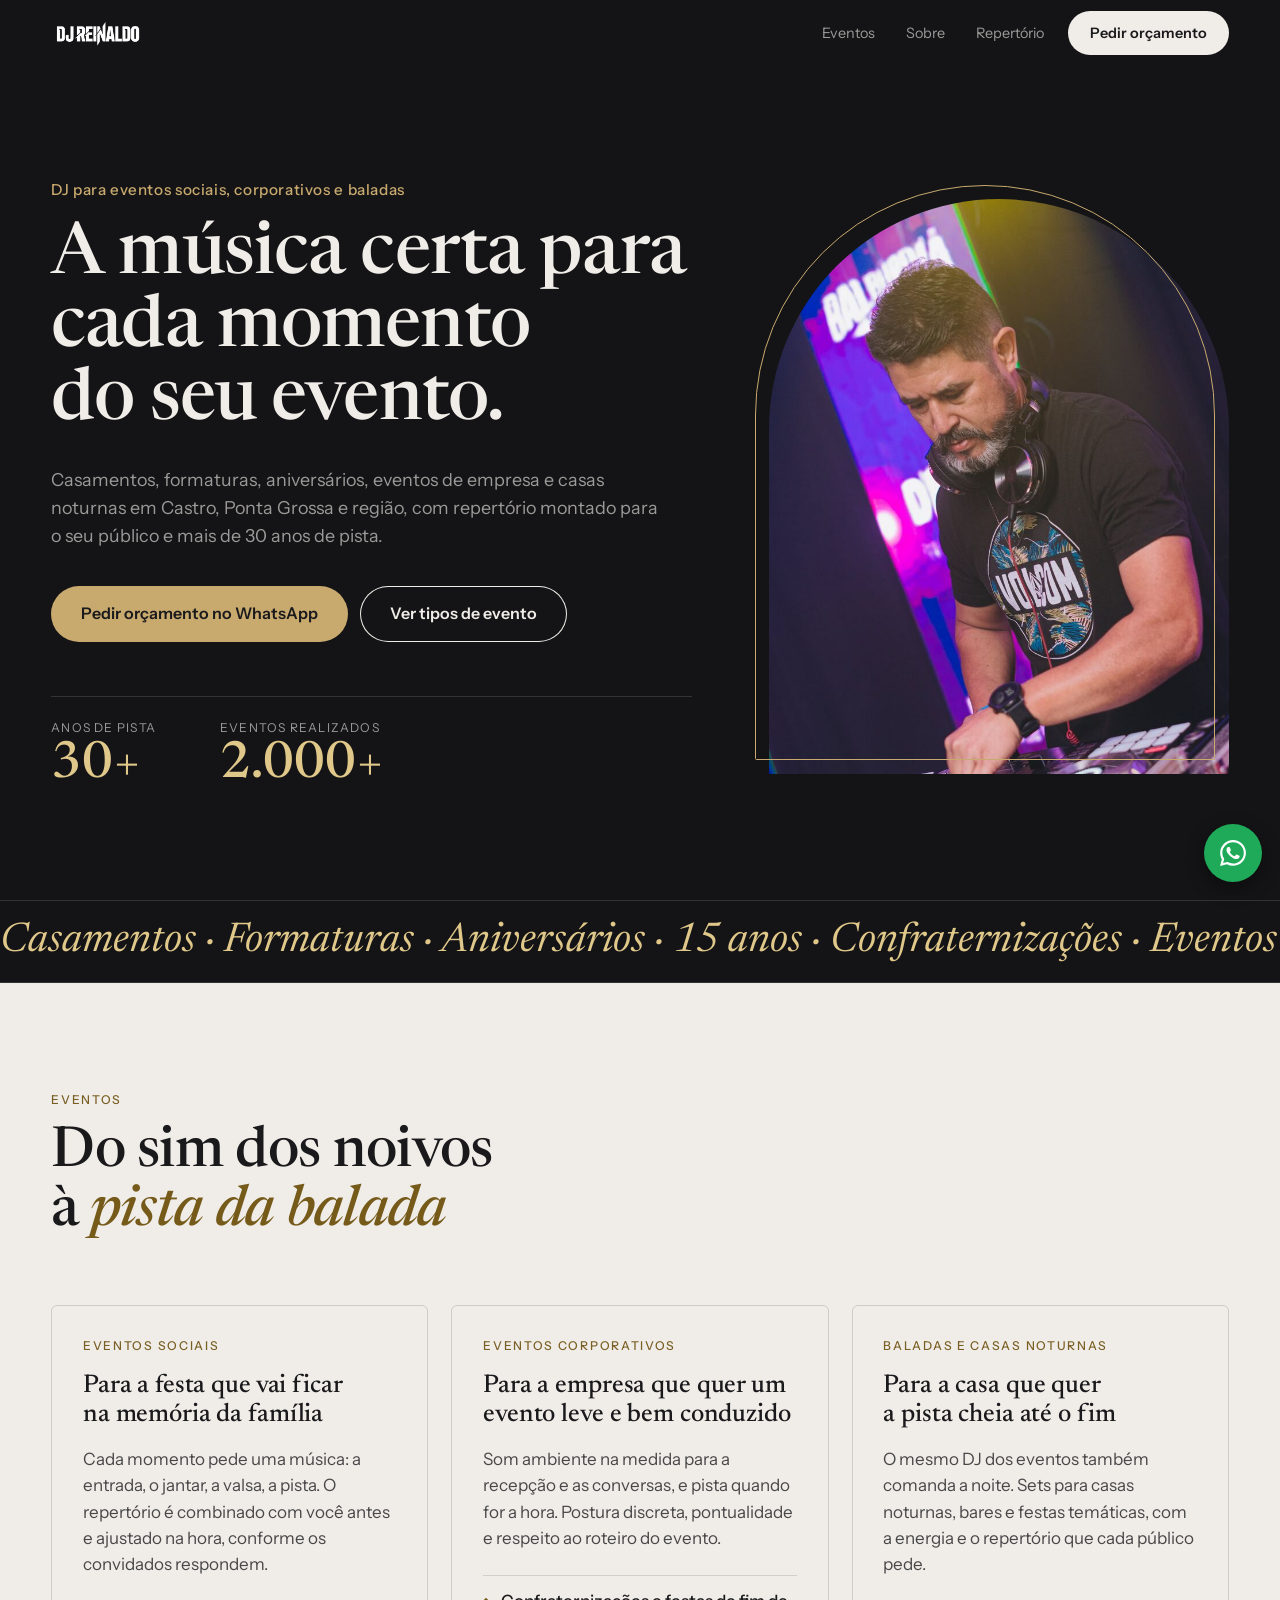
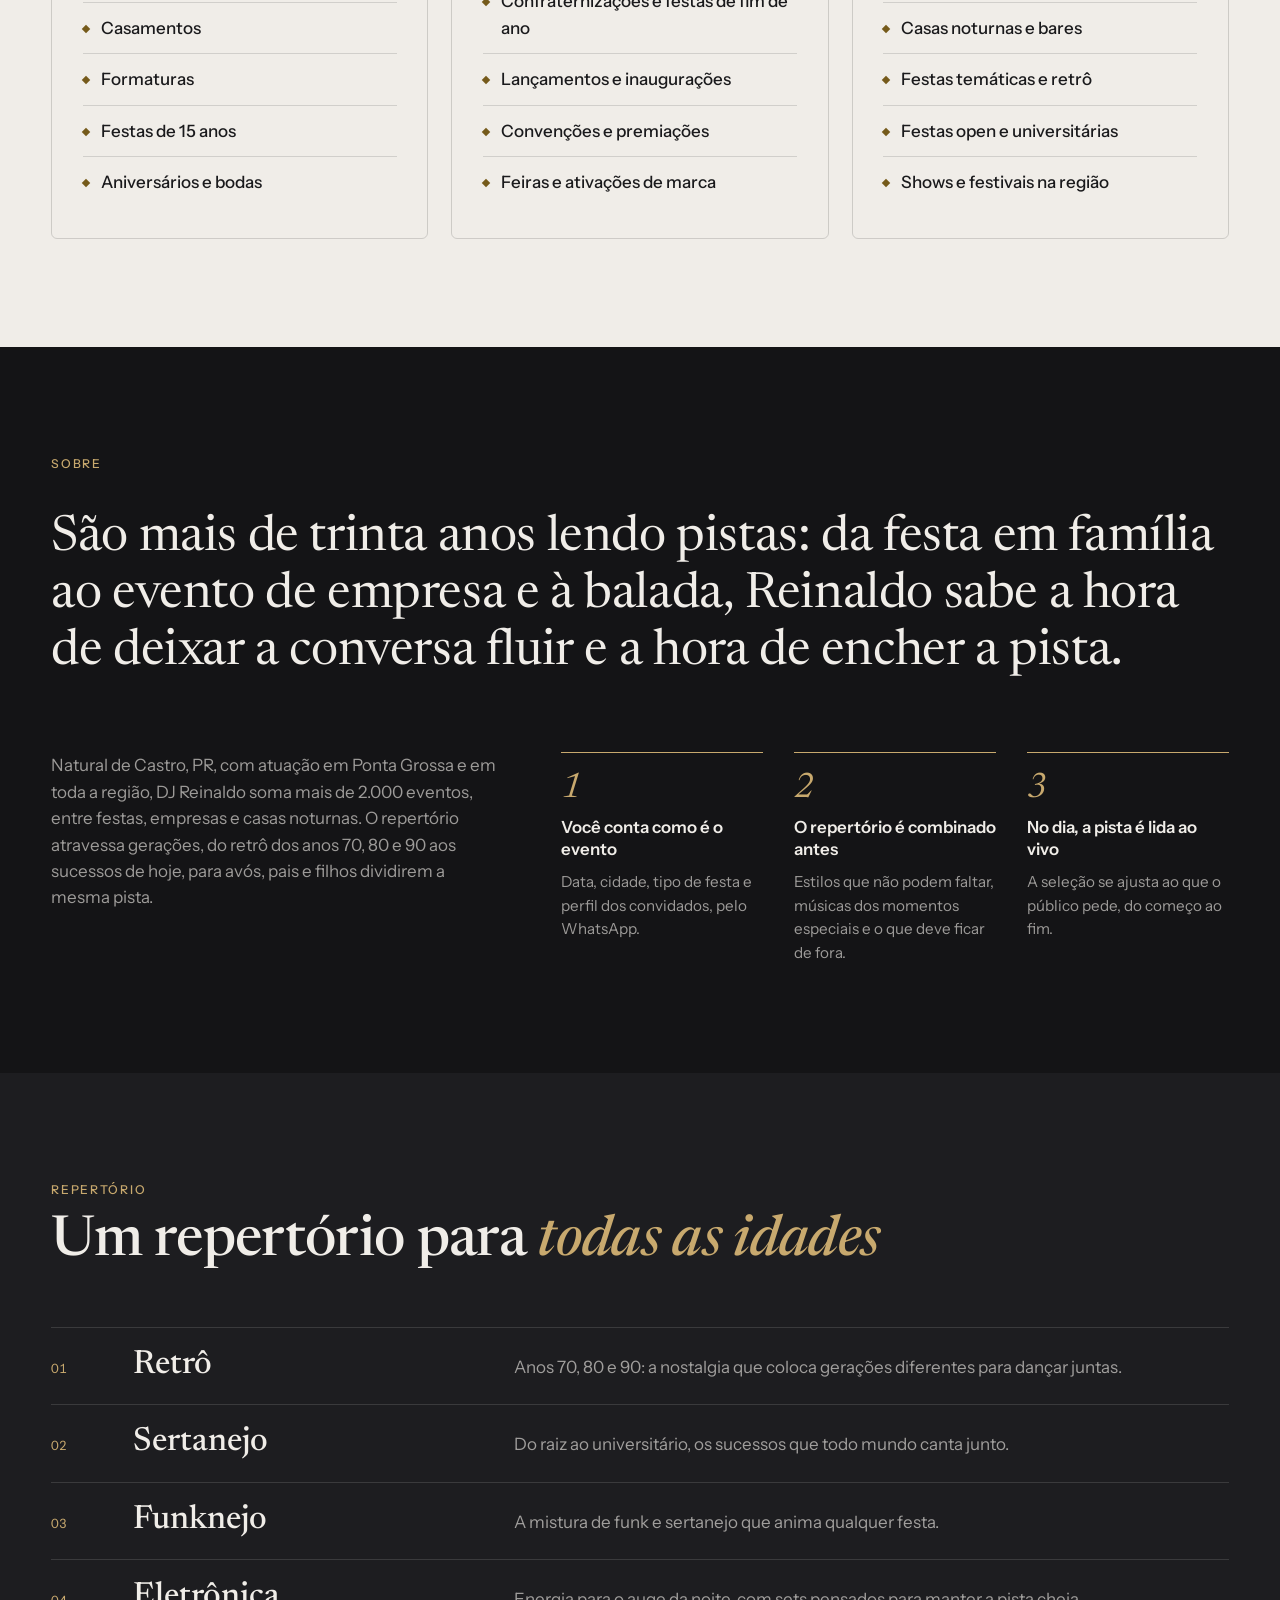
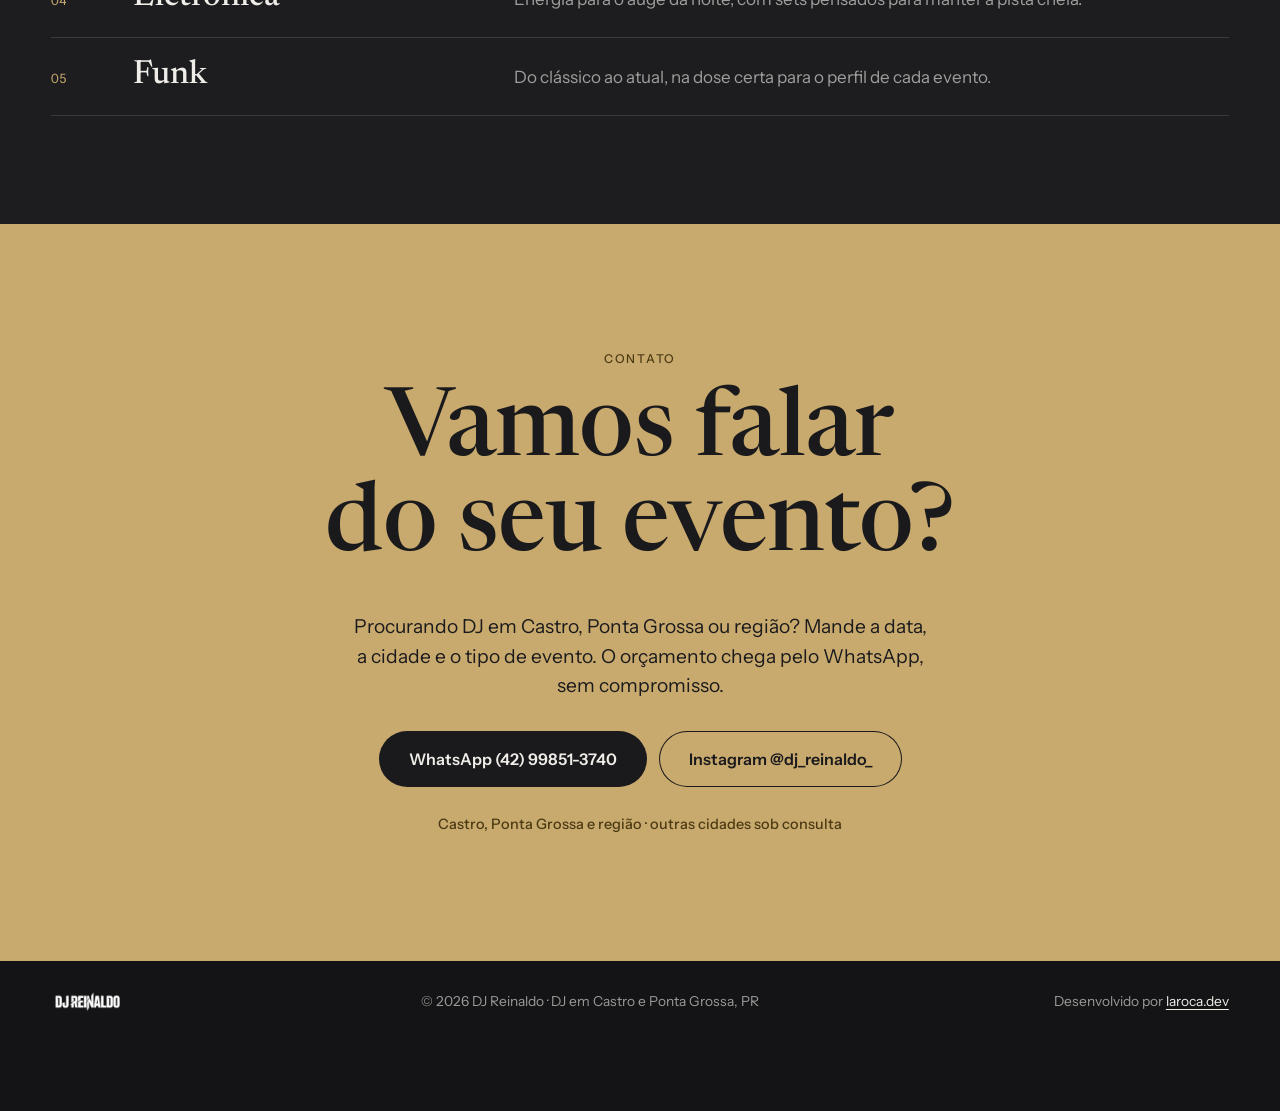
==== commit e579ed2b: "feat(galeria): mostra só as fotos da Central em grade 3x3 com troca de 2,3 s O dono pediu a galeria " ====
--- a/index.html
+++ b/index.html
@@ -20,7 +20,7 @@
   <link rel="preconnect" href="https://fonts.gstatic.com" crossorigin>
   <link href="https://fonts.googleapis.com/css2?family=Newsreader:ital,opsz,wght@0,6..72,400..600;1,6..72,400..600&family=Instrument+Sans:wght@400;500;600&display=swap" rel="stylesheet">
   <link rel="preload" as="image" href="assets/images/foto-hero.jpg">
-  <link rel="stylesheet" href="css/style.css?v=2.3.0">
+  <link rel="stylesheet" href="css/style.css?v=2.4.0">
   <script>document.documentElement.classList.add('js')</script>
   <script type="application/ld+json">
 {
@@ -193,27 +193,8 @@
         <p class="tag">Galeria</p>
         <h2 class="titulo">Momentos <em>de pista</em></h2>
       </div>
-      <!-- Grade de fotos que aparecem ao rolar; clique abre o visor (js/main.js). data-fotos = ordem das fotos. -->
-      <div class="grade" data-fotos="18,10,22,19,25,23,9,21,17,20,24,6,7,8,11,5,4,1">
-        <button class="foto" type="button" data-n="18" aria-label="Ampliar foto 1 de 18"><img src="assets/images/galeria/foto-018.jpg" alt="DJ Reinaldo em evento, foto 1" width="600" height="750" loading="lazy" decoding="async"></button>
-        <button class="foto" type="button" data-n="10" aria-label="Ampliar foto 2 de 18"><img src="assets/images/galeria/foto-010.jpg" alt="DJ Reinaldo em evento, foto 2" width="600" height="750" loading="lazy" decoding="async"></button>
-        <button class="foto" type="button" data-n="22" aria-label="Ampliar foto 3 de 18"><img src="assets/images/galeria/foto-022.jpg" alt="DJ Reinaldo em evento, foto 3" width="600" height="750" loading="lazy" decoding="async"></button>
-        <button class="foto" type="button" data-n="19" aria-label="Ampliar foto 4 de 18"><img src="assets/images/galeria/foto-019.jpg" alt="DJ Reinaldo em evento, foto 4" width="600" height="750" loading="lazy" decoding="async"></button>
-        <button class="foto" type="button" data-n="25" aria-label="Ampliar foto 5 de 18"><img src="assets/images/galeria/foto-025.jpg" alt="DJ Reinaldo em evento, foto 5" width="600" height="750" loading="lazy" decoding="async"></button>
-        <button class="foto" type="button" data-n="23" aria-label="Ampliar foto 6 de 18"><img src="assets/images/galeria/foto-023.jpg" alt="DJ Reinaldo em evento, foto 6" width="600" height="750" loading="lazy" decoding="async"></button>
-        <button class="foto" type="button" data-n="9" aria-label="Ampliar foto 7 de 18"><img src="assets/images/galeria/foto-009.jpg" alt="DJ Reinaldo em evento, foto 7" width="600" height="750" loading="lazy" decoding="async"></button>
-        <button class="foto" type="button" data-n="21" aria-label="Ampliar foto 8 de 18"><img src="assets/images/galeria/foto-021.jpg" alt="DJ Reinaldo em evento, foto 8" width="600" height="750" loading="lazy" decoding="async"></button>
-        <button class="foto" type="button" data-n="17" aria-label="Ampliar foto 9 de 18"><img src="assets/images/galeria/foto-017.jpg" alt="DJ Reinaldo em evento, foto 9" width="600" height="750" loading="lazy" decoding="async"></button>
-        <button class="foto" type="button" data-n="20" aria-label="Ampliar foto 10 de 18"><img src="assets/images/galeria/foto-020.jpg" alt="DJ Reinaldo em evento, foto 10" width="600" height="750" loading="lazy" decoding="async"></button>
-        <button class="foto" type="button" data-n="24" aria-label="Ampliar foto 11 de 18"><img src="assets/images/galeria/foto-024.jpg" alt="DJ Reinaldo em evento, foto 11" width="600" height="750" loading="lazy" decoding="async"></button>
-        <button class="foto" type="button" data-n="6" aria-label="Ampliar foto 12 de 18"><img src="assets/images/galeria/foto-006.jpg" alt="DJ Reinaldo em evento, foto 12" width="600" height="750" loading="lazy" decoding="async"></button>
-        <button class="foto" type="button" data-n="7" aria-label="Ampliar foto 13 de 18"><img src="assets/images/galeria/foto-007.jpg" alt="DJ Reinaldo em evento, foto 13" width="600" height="750" loading="lazy" decoding="async"></button>
-        <button class="foto" type="button" data-n="8" aria-label="Ampliar foto 14 de 18"><img src="assets/images/galeria/foto-008.jpg" alt="DJ Reinaldo em evento, foto 14" width="600" height="750" loading="lazy" decoding="async"></button>
-        <button class="foto" type="button" data-n="11" aria-label="Ampliar foto 15 de 18"><img src="assets/images/galeria/foto-011.jpg" alt="DJ Reinaldo em evento, foto 15" width="600" height="750" loading="lazy" decoding="async"></button>
-        <button class="foto" type="button" data-n="5" aria-label="Ampliar foto 16 de 18"><img src="assets/images/galeria/foto-005.jpg" alt="DJ Reinaldo em evento, foto 16" width="600" height="750" loading="lazy" decoding="async"></button>
-        <button class="foto" type="button" data-n="4" aria-label="Ampliar foto 17 de 18"><img src="assets/images/galeria/foto-004.jpg" alt="DJ Reinaldo em evento, foto 17" width="600" height="750" loading="lazy" decoding="async"></button>
-        <button class="foto" type="button" data-n="1" aria-label="Ampliar foto 18 de 18"><img src="assets/images/galeria/foto-001.jpg" alt="DJ Reinaldo em evento, foto 18" width="600" height="750" loading="lazy" decoding="async"></button>
-      </div>
+      <!-- Grade 3x3 montada pelo js/main.js com as fotos do galeria.json publicado pela Central (R2); clique abre o visor. -->
+      <div class="grade"></div>
     </section>
 
     <section class="contato" id="contato">
@@ -241,13 +222,13 @@
   </a>
 
   <dialog class="visor" aria-label="Foto ampliada">
-    <img src="assets/images/galeria/foto-018.jpg" alt="" decoding="async">
+    <img alt="" decoding="async">
     <p class="visor-n" aria-live="polite"></p>
     <button class="visor-x" type="button" aria-label="Fechar">×</button>
     <button class="visor-ant" type="button" aria-label="Foto anterior">‹</button>
     <button class="visor-prox" type="button" aria-label="Próxima foto">›</button>
   </dialog>
 
-  <script src="js/main.js?v=2.3.0" defer></script>
+  <script src="js/main.js?v=2.4.0" defer></script>
 </body>
 </html>
--- a/css/style.css
+++ b/css/style.css
@@ -114,6 +114,7 @@
 
 /* ---------- Galeria: grade ---------- */
 .galeria { padding-block: clamp(64px, 12vh, 130px); }
+[hidden] { display: none !important; }
 .grade { margin-top: clamp(36px, 7vh, 72px); display: grid; grid-template-columns: repeat(3, 1fr); gap: clamp(8px, 1.4vw, 18px); }
 .foto { display: block; padding: 0; overflow: hidden; border-radius: 6px; background: rgba(240, 237, 232, .06); aspect-ratio: 4 / 5; cursor: zoom-in; }
 .foto img { width: 100%; height: 100%; object-fit: cover; transition: transform .7s var(--ease), opacity .5s var(--ease); }
@@ -182,7 +183,7 @@
   .duplo, .sobre-foot, .passos { grid-template-columns: 1fr; }
   .faixas li { grid-template-columns: 2.6em 1fr; }
   .faixas p { grid-column: 2; }
-  .grade { grid-template-columns: repeat(2, 1fr); }
+  .grade { gap: 6px; }
   .rodape { justify-content: center; text-align: center; }
 }
 
